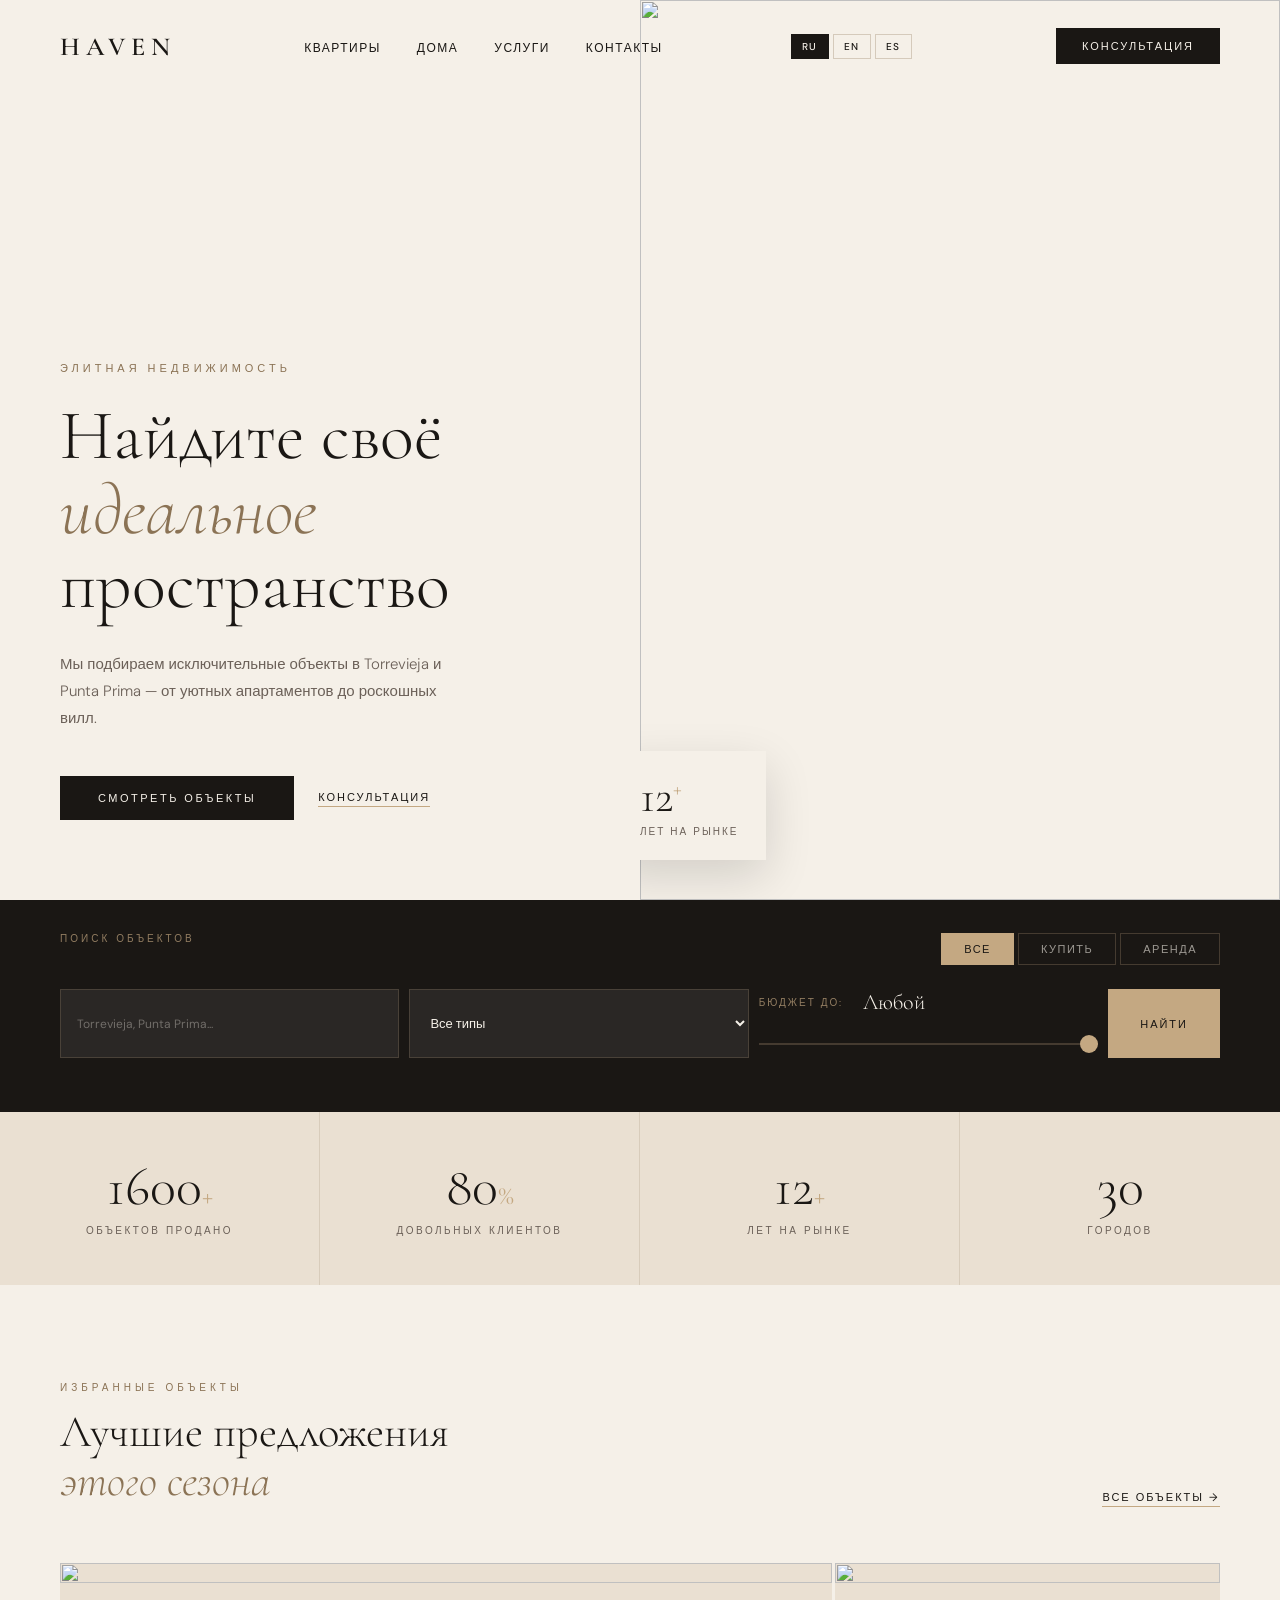
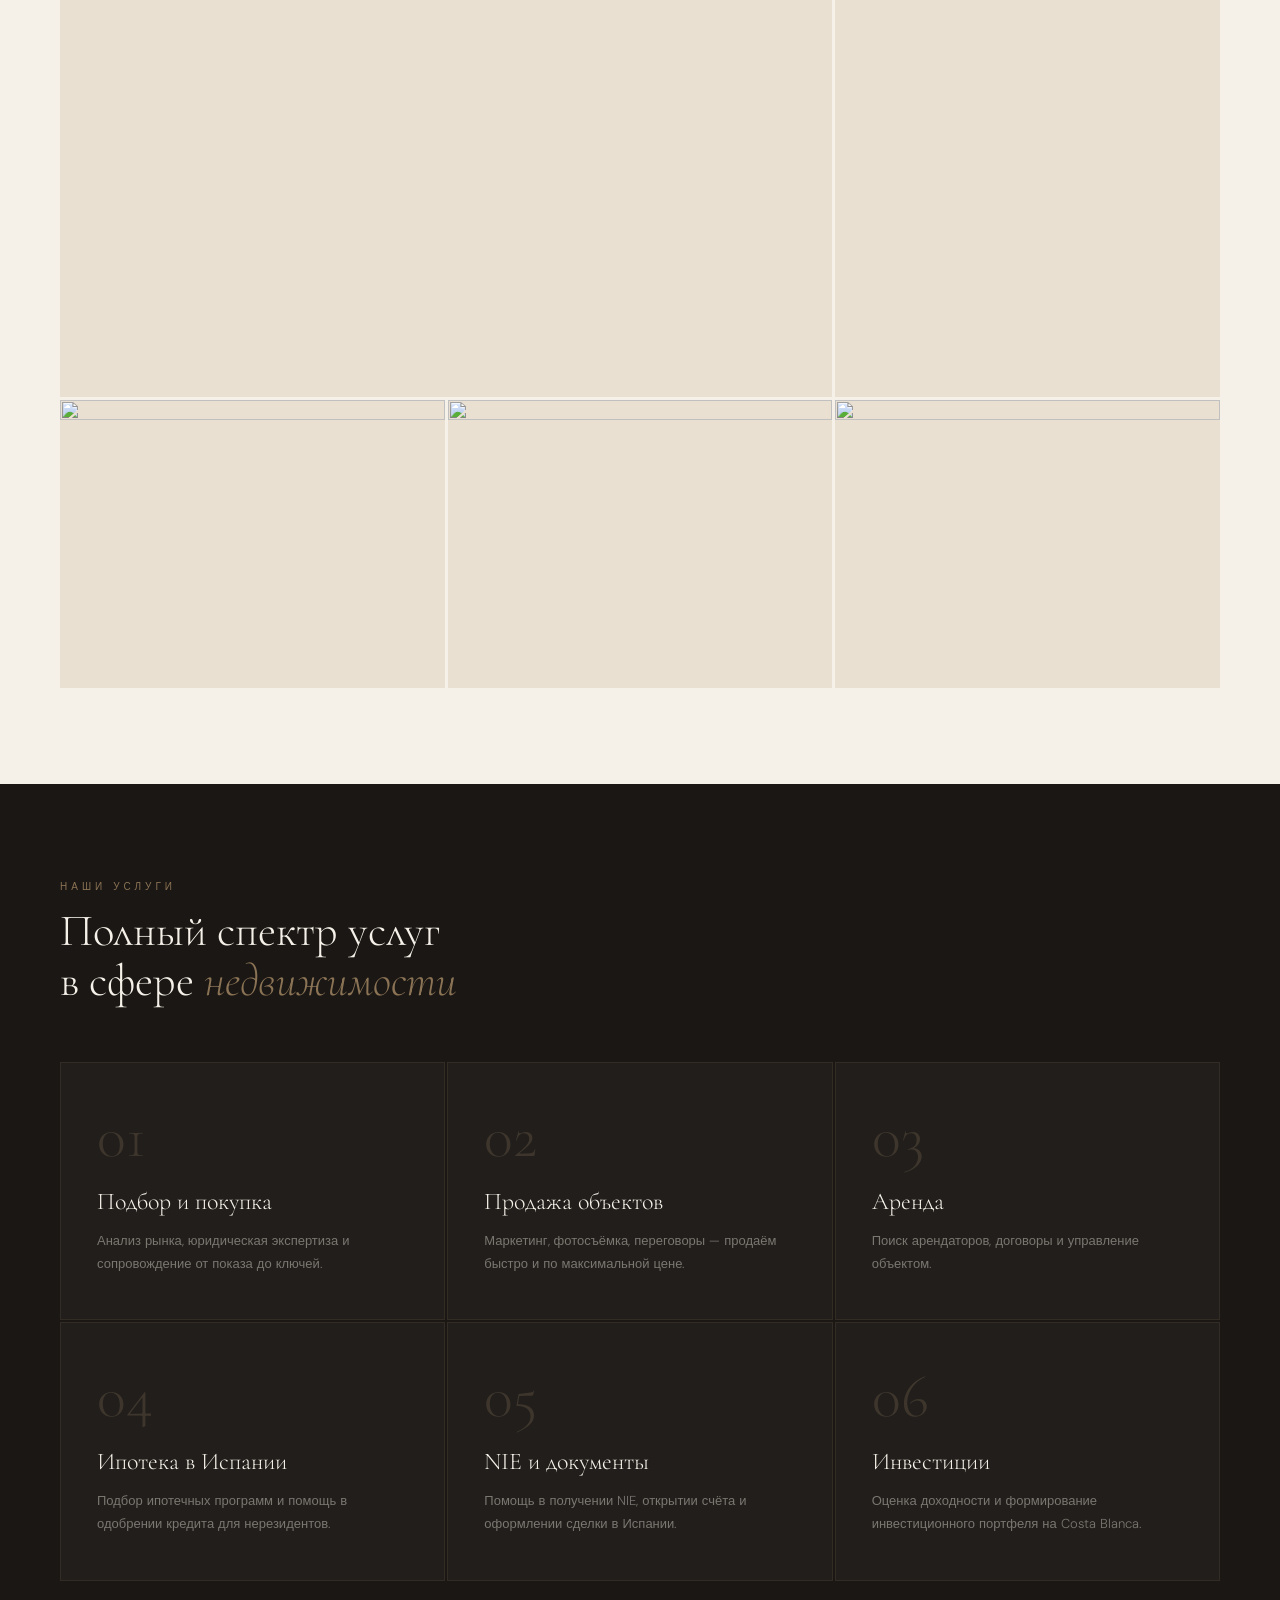
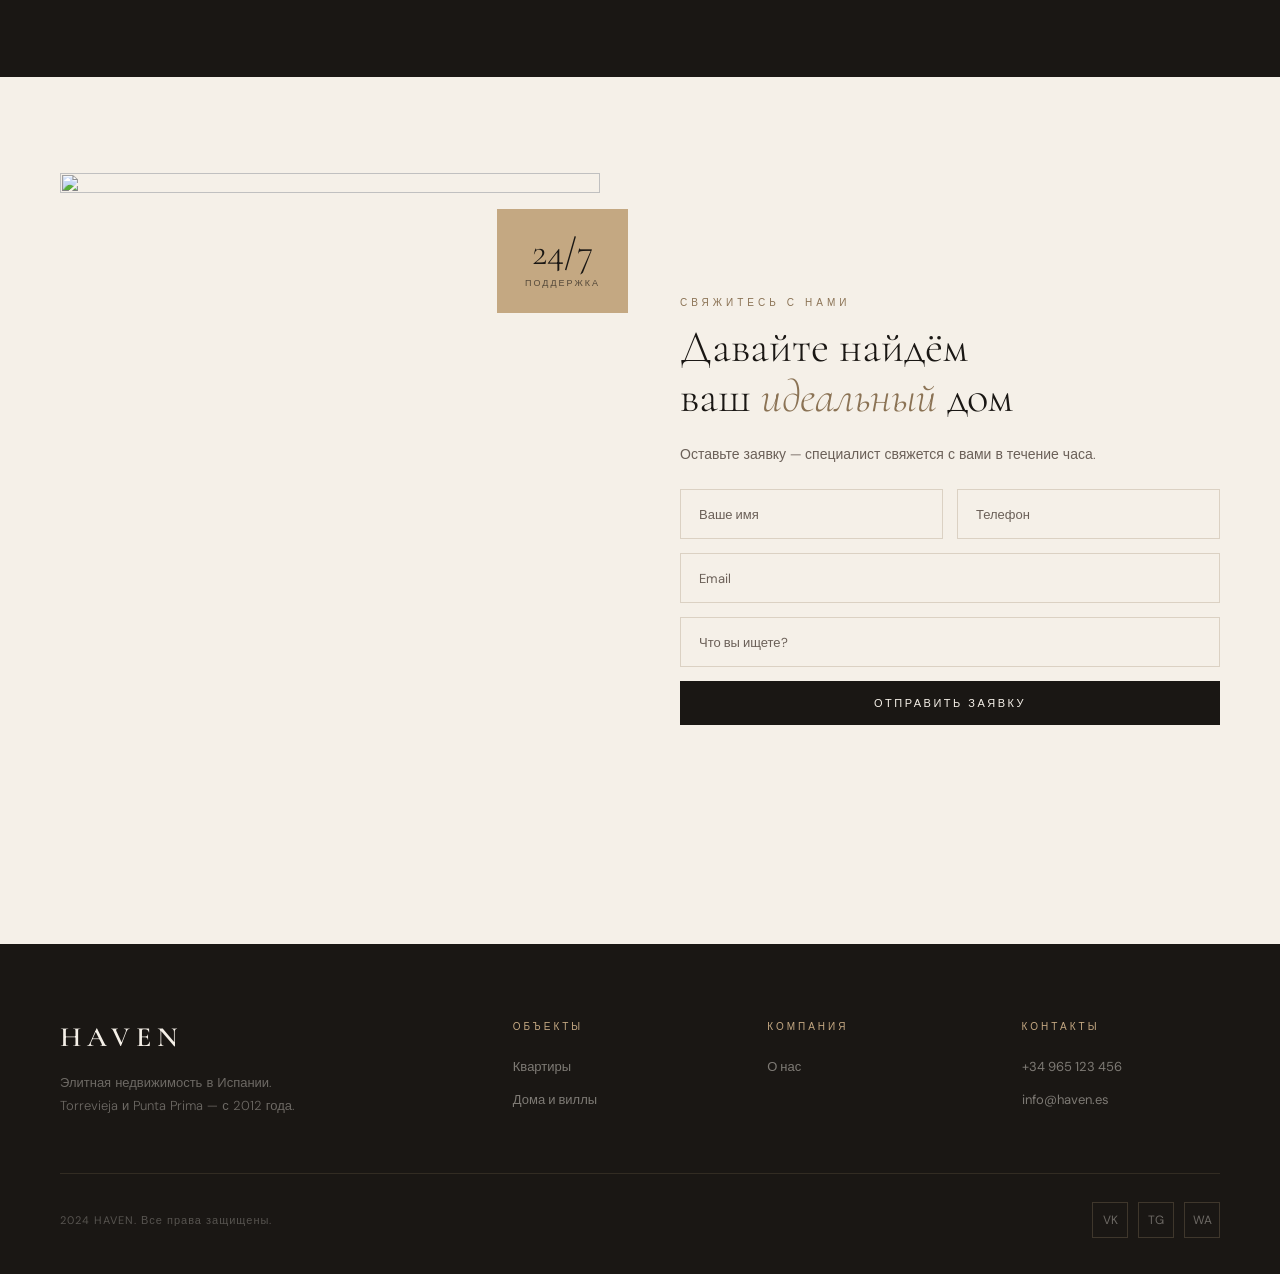
==== index.html @ b23bc5a8 "Add files via upload" ====
<!DOCTYPE html>
<html lang="ru">
<head>
  <meta charset="UTF-8">
  <meta name="viewport" content="width=device-width, initial-scale=1.0">
  <title>HAVEN — Элитная Недвижимость</title>
  <link href="https://fonts.googleapis.com/css2?family=Cormorant+Garamond:ital,wght@0,300;0,400;0,600;1,300;1,400&family=DM+Sans:wght@300;400;500&display=swap" rel="stylesheet">
  <link rel="stylesheet" href="style.css">
  <style>
    body{font-family:'DM Sans','Segoe UI',Arial,sans-serif}
    .hero-title,.sec-title,.prop-name,.prop-price,.serv-title,.serv-num,.stat-n,.badge-num,.logo,.f-logo{font-family:'Cormorant Garamond',Georgia,'Times New Roman',serif}
    .lang-switcher{display:flex;gap:4px;align-items:center;margin-right:16px}
    .lang-btn{background:transparent;border:1px solid rgba(139,115,85,0.3);color:var(--dark);font-family:'DM Sans',sans-serif;font-size:10px;font-weight:500;letter-spacing:1.5px;padding:5px 10px;cursor:pointer;transition:all .3s}
    .lang-btn:hover{border-color:var(--accent);color:var(--warm)}
    .lang-btn.active{background:var(--dark);color:var(--cream);border-color:var(--dark)}
    [data-lang]{display:none}
    .lang-ru [data-lang="ru"],.lang-en [data-lang="en"],.lang-es [data-lang="es"]{display:inherit}
    p[data-lang],div[data-lang],h1[data-lang],h2[data-lang],span[data-lang],li[data-lang]{display:none}
    .lang-ru p[data-lang="ru"],.lang-ru div[data-lang="ru"],.lang-ru h1[data-lang="ru"],.lang-ru h2[data-lang="ru"],.lang-ru span[data-lang="ru"],.lang-ru li[data-lang="ru"]{display:block}
    .lang-en p[data-lang="en"],.lang-en div[data-lang="en"],.lang-en h1[data-lang="en"],.lang-en h2[data-lang="en"],.lang-en span[data-lang="en"],.lang-en li[data-lang="en"]{display:block}
    .lang-es p[data-lang="es"],.lang-es div[data-lang="es"],.lang-es h1[data-lang="es"],.lang-es h2[data-lang="es"],.lang-es span[data-lang="es"],.lang-es li[data-lang="es"]{display:block}
    a[data-lang],button[data-lang]{display:none}
    .lang-ru a[data-lang="ru"],.lang-ru button[data-lang="ru"]{display:inline-block}
    .lang-en a[data-lang="en"],.lang-en button[data-lang="en"]{display:inline-block}
    .lang-es a[data-lang="es"],.lang-es button[data-lang="es"]{display:inline-block}
    .nav-links li{display:none}
    .lang-ru .nav-links li[data-lang="ru"]{display:inline-block}
    .lang-en .nav-links li[data-lang="en"]{display:inline-block}
    .lang-es .nav-links li[data-lang="es"]{display:inline-block}

    /* ── ПОИСК РАСШИРЕННЫЙ ── */
    .search-wrap{background:#1A1714;padding:32px 60px 36px}
    .search-top-row{display:flex;align-items:center;justify-content:space-between;margin-bottom:24px}
    .search-tag{font-size:10px;letter-spacing:3px;text-transform:uppercase;color:rgba(196,168,130,0.7)}
    .deal-tabs{display:flex;gap:4px}
    .deal-tab{background:transparent;border:1px solid rgba(196,168,130,0.25);color:rgba(245,240,232,0.6);font-family:'DM Sans',sans-serif;font-size:11px;letter-spacing:1.5px;text-transform:uppercase;padding:8px 22px;cursor:pointer;transition:all .3s}
    .deal-tab:hover{border-color:var(--accent);color:var(--accent)}
    .deal-tab.active{background:var(--accent);color:var(--dark);border-color:var(--accent)}
    .search-row1{display:grid;grid-template-columns:1fr 1fr 1fr auto;gap:10px;margin-bottom:18px}
    .s-field{background:rgba(255,255,255,0.07);border:1px solid rgba(196,168,130,0.2);color:var(--cream);padding:13px 16px;font-family:'DM Sans',sans-serif;font-size:13px;outline:none;transition:border-color .3s;width:100%}
    .s-field::placeholder{color:rgba(245,240,232,0.35)}
    .s-field:focus{border-color:var(--accent)}
    .s-field option{background:#2a2520;color:var(--cream)}
    .s-btn{background:var(--accent);color:var(--dark);border:none;padding:13px 32px;font-family:'DM Sans',sans-serif;font-size:11px;letter-spacing:2px;text-transform:uppercase;cursor:pointer;transition:background .3s;font-weight:500;white-space:nowrap}
    .s-btn:hover{background:#d4b892}

    /* Ползунок цены */
    .price-slider-row{display:flex;align-items:center;gap:20px;flex-wrap:wrap}
    .price-slider-label{font-size:10px;letter-spacing:2px;text-transform:uppercase;color:rgba(196,168,130,0.7);white-space:nowrap}
    .price-slider-wrap{flex:1;min-width:200px;position:relative;padding:8px 0}
    .price-range{width:100%;-webkit-appearance:none;appearance:none;height:2px;background:rgba(196,168,130,0.25);outline:none;cursor:pointer}
    .price-range::-webkit-slider-thumb{-webkit-appearance:none;appearance:none;width:18px;height:18px;background:var(--accent);border-radius:50%;cursor:pointer;transition:background .2s}
    .price-range::-moz-range-thumb{width:18px;height:18px;background:var(--accent);border-radius:50%;cursor:pointer;border:none}
    .price-val-display{font-family:'Cormorant Garamond',Georgia,serif;font-size:22px;font-weight:300;color:var(--cream);white-space:nowrap;min-width:160px}

    /* Результаты поиска */
    #sr-section{display:none;padding:56px 60px 80px;background:var(--sand)}
    #sr-section.active{display:block}
    .sr-head{display:flex;align-items:baseline;gap:20px;margin-bottom:36px}
    .sr-title{font-family:'Cormorant Garamond',Georgia,serif;font-size:36px;font-weight:300;color:var(--dark)}
    .sr-count{font-size:13px;color:var(--muted)}
    .sr-grid{display:grid;grid-template-columns:repeat(3,1fr);gap:20px}
    .sr-card{background:var(--cream);cursor:pointer;transition:transform .2s,box-shadow .2s;overflow:hidden}
    .sr-card:hover{transform:translateY(-4px);box-shadow:0 12px 36px rgba(26,23,20,0.14)}
    .sr-card img{width:100%;aspect-ratio:4/3;object-fit:cover;display:block;transition:transform .5s}
    .sr-card:hover img{transform:scale(1.04)}
    .sr-info{padding:18px 20px 22px;border-top:2px solid transparent;transition:border-color .3s}
    .sr-card:hover .sr-info{border-color:var(--accent)}
    .sr-badge{display:inline-block;background:var(--accent);color:var(--dark);font-size:9px;letter-spacing:2px;text-transform:uppercase;padding:3px 10px;margin-bottom:10px}
    .sr-badge.rent{background:var(--warm);color:var(--cream)}
    .sr-name{font-family:'Cormorant Garamond',Georgia,serif;font-size:20px;font-weight:300;color:var(--dark);margin-bottom:5px}
    .sr-loc{font-size:12px;color:var(--muted);margin-bottom:12px}
    .sr-foot{display:flex;justify-content:space-between;align-items:flex-end}
    .sr-price{font-family:'Cormorant Garamond',Georgia,serif;font-size:20px;font-weight:300;color:var(--dark)}
    .sr-meta{font-size:11px;color:var(--muted);text-align:right}
    .sr-empty{grid-column:span 3;text-align:center;padding:60px;font-family:'Cormorant Garamond',Georgia,serif;font-size:26px;color:var(--muted)}
    .prop-card{cursor:pointer;transition:transform .2s,box-shadow .2s}
    .prop-card:hover{transform:translateY(-3px);box-shadow:0 10px 32px rgba(26,23,20,0.13)}

    @media(max-width:960px){
      .search-wrap{padding:24px 20px 28px}
      .search-row1{grid-template-columns:1fr}
      .deal-tabs{flex-wrap:wrap}
      #sr-section{padding:32px 20px 56px}
      .sr-grid{grid-template-columns:1fr}
      .sr-empty{grid-column:span 1}
      .price-slider-row{gap:12px}
    }
  </style>
</head>
<body class="lang-ru">

  <nav id="nav">
    <a class="logo" href="index.html">HAVEN</a>
    <ul class="nav-links">
      <li data-lang="ru"><a href="apartments.html">Квартиры</a></li>
      <li data-lang="ru"><a href="houses.html">Дома</a></li>
      <li data-lang="ru"><a href="#services">Услуги</a></li>
      <li data-lang="ru"><a href="#contact">Контакты</a></li>
      <li data-lang="en"><a href="apartments.html">Apartments</a></li>
      <li data-lang="en"><a href="houses.html">Houses</a></li>
      <li data-lang="en"><a href="#services">Services</a></li>
      <li data-lang="en"><a href="#contact">Contact</a></li>
      <li data-lang="es"><a href="apartments.html">Apartamentos</a></li>
      <li data-lang="es"><a href="houses.html">Casas</a></li>
      <li data-lang="es"><a href="#services">Servicios</a></li>
      <li data-lang="es"><a href="#contact">Contacto</a></li>
    </ul>
    <div class="lang-switcher">
      <button class="lang-btn active" data-set-lang="ru">RU</button>
      <button class="lang-btn" data-set-lang="en">EN</button>
      <button class="lang-btn" data-set-lang="es">ES</button>
    </div>
    <button class="nav-btn" id="nav-consult-btn" data-lang="ru">Консультация</button>
    <button class="nav-btn" id="nav-consult-btn-en" data-lang="en">Consultation</button>
    <button class="nav-btn" id="nav-consult-btn-es" data-lang="es">Consulta</button>
  </nav>

  <section class="hero">
    <div class="hero-left">
      <div class="eyebrow" data-lang="ru">Элитная недвижимость</div>
      <div class="eyebrow" data-lang="en">Premium Real Estate</div>
      <div class="eyebrow" data-lang="es">Inmuebles de lujo</div>
      <h1 class="hero-title" data-lang="ru">Найдите своё<br><em>идеальное</em><br>пространство</h1>
      <h1 class="hero-title" data-lang="en">Find your<br><em>perfect</em><br>space</h1>
      <h1 class="hero-title" data-lang="es">Encuentra tu<br><em>espacio</em><br>perfecto</h1>
      <p class="hero-desc" data-lang="ru">Мы подбираем исключительные объекты в Torrevieja и Punta Prima — от уютных апартаментов до роскошных вилл.</p>
      <p class="hero-desc" data-lang="en">We select exceptional properties in Torrevieja and Punta Prima — from cozy apartments to luxurious villas.</p>
      <p class="hero-desc" data-lang="es">Seleccionamos propiedades excepcionales en Torrevieja y Punta Prima — desde apartamentos hasta villas de lujo.</p>
      <div class="hero-btns">
        <button class="btn-dark" data-lang="ru" id="btn-listings-ru">Смотреть объекты</button>
        <button class="btn-dark" data-lang="en" id="btn-listings-en">View Listings</button>
        <button class="btn-dark" data-lang="es" id="btn-listings-es">Ver Propiedades</button>
        <a href="#contact" class="btn-link" data-lang="ru">Консультация</a>
        <a href="#contact" class="btn-link" data-lang="en">Consultation</a>
        <a href="#contact" class="btn-link" data-lang="es">Consulta</a>
      </div>
    </div>
    <div class="hero-right">
      <img src="https://images.unsplash.com/photo-1600596542815-ffad4c1539a9?w=1200&q=80" alt="">
      <div class="hero-badge">
        <div class="badge-num">12<sup>+</sup></div>
        <div class="badge-label" data-lang="ru">Лет на рынке</div>
        <div class="badge-label" data-lang="en">Years on market</div>
        <div class="badge-label" data-lang="es">Años en mercado</div>
      </div>
    </div>
  </section>

  <!-- ── ПОИСК ── -->
  <div class="search-wrap" id="search-section">
    <div class="search-top-row">
      <div class="search-tag" id="search-tag-label">Поиск объектов</div>
      <div class="deal-tabs">
        <button class="deal-tab active" data-deal="all" id="tab-all">Все</button>
        <button class="deal-tab" data-deal="buy" id="tab-buy">Купить</button>
        <button class="deal-tab" data-deal="rent" id="tab-rent">Аренда</button>
      </div>
    </div>
    <div class="search-row1">
      <input class="s-field" id="s-input" type="text" placeholder="Torrevieja, Punta Prima...">
      <select class="s-field" id="s-type">
        <option value="all">Все типы</option>
        <option value="apartment">Квартира / Апартаменты</option>
        <option value="house">Дом / Вилла</option>
      </select>
      <div style="display:flex;flex-direction:column;gap:6px">
        <div class="price-slider-row">
          <span class="price-slider-label" id="s-price-label">Бюджет до:</span>
          <span class="price-val-display" id="s-price-display">€ 1 500 000</span>
        </div>
        <div class="price-slider-wrap">
          <input type="range" class="price-range" id="s-price-range" min="50000" max="1500000" step="10000" value="1500000">
        </div>
      </div>
      <button class="s-btn" id="s-btn">Найти</button>
    </div>
  </div>

  <!-- ── РЕЗУЛЬТАТЫ ПОИСКА ── -->
  <div id="sr-section">
    <div class="sr-head">
      <div class="sr-title" id="sr-title">Результаты</div>
      <div class="sr-count" id="sr-count"></div>
    </div>
    <div class="sr-grid" id="sr-grid"></div>
  </div>

  <!-- СТАТИСТИКА -->
  <div class="stats">
    <div class="stat-item">
      <div class="stat-n" data-target="2400">0<span>+</span></div>
      <div class="stat-l" data-lang="ru">Объектов продано</div>
      <div class="stat-l" data-lang="en">Properties sold</div>
      <div class="stat-l" data-lang="es">Propiedades vendidas</div>
    </div>
    <div class="stat-item">
      <div class="stat-n" data-target="98">0<span>%</span></div>
      <div class="stat-l" data-lang="ru">Довольных клиентов</div>
      <div class="stat-l" data-lang="en">Satisfied clients</div>
      <div class="stat-l" data-lang="es">Clientes satisfechos</div>
    </div>
    <div class="stat-item">
      <div class="stat-n" data-target="12">0<span>+</span></div>
      <div class="stat-l" data-lang="ru">Лет на рынке</div>
      <div class="stat-l" data-lang="en">Years on market</div>
      <div class="stat-l" data-lang="es">Años en mercado</div>
    </div>
    <div class="stat-item">
      <div class="stat-n" data-target="30">0</div>
      <div class="stat-l" data-lang="ru">Городов</div>
      <div class="stat-l" data-lang="en">Cities</div>
      <div class="stat-l" data-lang="es">Ciudades</div>
    </div>
  </div>

  <!-- ОБЪЕКТЫ -->
  <section class="section" id="listings">
    <div class="sec-head reveal">
      <div>
        <div class="sec-tag" data-lang="ru">Избранные объекты</div>
        <div class="sec-tag" data-lang="en">Featured Properties</div>
        <div class="sec-tag" data-lang="es">Propiedades Destacadas</div>
        <h2 class="sec-title" data-lang="ru">Лучшие предложения<br><em>этого сезона</em></h2>
        <h2 class="sec-title" data-lang="en">Best offers<br><em>this season</em></h2>
        <h2 class="sec-title" data-lang="es">Las mejores ofertas<br><em>esta temporada</em></h2>
      </div>
      <a href="apartments.html" class="see-all" data-lang="ru">Все объекты →</a>
      <a href="apartments.html" class="see-all" data-lang="en">All listings →</a>
      <a href="apartments.html" class="see-all" data-lang="es">Ver todo →</a>
    </div>
    <div class="prop-grid reveal">
      <div class="prop-card wide" data-id="villa-torrevieja">
        <img src="https://images.unsplash.com/photo-1613490493576-7fde63acd811?w=1200&q=80" alt="">
        <div class="prop-info">
          <div class="prop-badge" data-lang="ru">Премиум</div><div class="prop-badge" data-lang="en">Premium</div><div class="prop-badge" data-lang="es">Premium</div>
          <div class="prop-name" data-lang="ru">Вилла «Лагуна»</div><div class="prop-name" data-lang="en">Villa Laguna</div><div class="prop-name" data-lang="es">Villa Laguna</div>
          <div class="prop-loc">📍 Torrevieja, Costa Blanca</div>
          <div class="prop-row"   data-lang="ru"><div class="prop-price">€ 1 290 000</div><div class="prop-meta"><span>5</span><span>380 м²</span></div></div>
          <div class="prop-row"   data-lang="en"><div class="prop-price">€ 1,290,000</div><div class="prop-meta"><span>5</span><span>380 m²</span></div></div>
          <div class="prop-row"   data-lang="es"><div class="prop-price">€ 1.290.000</div><div class="prop-meta"><span>5</span><span>380 m²</span></div></div>
        </div>
      </div>
      <div class="prop-card" data-id="apt-punta-prima">
        <img src="https://images.unsplash.com/photo-1502672260266-1c1ef2d93688?w=800&q=80" alt="">
        <div class="prop-info">
          <div class="prop-badge" data-lang="ru">Новостройка</div><div class="prop-badge" data-lang="en">New Build</div><div class="prop-badge" data-lang="es">Obra Nueva</div>
          <div class="prop-name" data-lang="ru">Апарт. «Соль»</div><div class="prop-name" data-lang="en">Sol Apartments</div><div class="prop-name" data-lang="es">Aptos. Sol</div>
          <div class="prop-loc">📍 Punta Prima</div>
          <div class="prop-row"   data-lang="ru"><div class="prop-price">€ 285 000</div><div class="prop-meta"><span>2</span><span>95 м²</span></div></div>
          <div class="prop-row"   data-lang="en"><div class="prop-price">€ 285,000</div><div class="prop-meta"><span>2</span><span>95 m²</span></div></div>
          <div class="prop-row"   data-lang="es"><div class="prop-price">€ 285.000</div><div class="prop-meta"><span>2</span><span>95 m²</span></div></div>
        </div>
      </div>
      <div class="prop-card" data-id="villa-punta-prima">
        <img src="https://images.unsplash.com/photo-1580587771525-78b9dba3b914?w=800&q=80" alt="">
        <div class="prop-info">
          <div class="prop-badge" data-lang="ru">Продажа</div><div class="prop-badge" data-lang="en">For Sale</div><div class="prop-badge" data-lang="es">En Venta</div>
          <div class="prop-name" data-lang="ru">Вилла «Мар»</div><div class="prop-name" data-lang="en">Villa Mar</div><div class="prop-name" data-lang="es">Villa Mar</div>
          <div class="prop-loc">📍 Punta Prima</div>
          <div class="prop-row"   data-lang="ru"><div class="prop-price">€ 780 000</div><div class="prop-meta"><span>4</span><span>280 м²</span></div></div>
          <div class="prop-row"   data-lang="en"><div class="prop-price">€ 780,000</div><div class="prop-meta"><span>4</span><span>280 m²</span></div></div>
          <div class="prop-row"   data-lang="es"><div class="prop-price">€ 780.000</div><div class="prop-meta"><span>4</span><span>280 m²</span></div></div>
        </div>
      </div>
      <div class="prop-card" data-id="apt-torrevieja-rent">
        <img src="https://images.unsplash.com/photo-1484154218962-a197022b5858?w=800&q=80" alt="">
        <div class="prop-info">
          <div class="prop-badge" style="background:var(--warm);color:var(--cream)" data-lang="ru">Аренда</div><div class="prop-badge" style="background:var(--warm);color:var(--cream)" data-lang="en">For Rent</div><div class="prop-badge" style="background:var(--warm);color:var(--cream)" data-lang="es">Alquiler</div>
          <div class="prop-name" data-lang="ru">Апарт. «Фиеста»</div><div class="prop-name" data-lang="en">Fiesta Apts</div><div class="prop-name" data-lang="es">Aptos. Fiesta</div>
          <div class="prop-loc">📍 Torrevieja, Centro</div>
          <div class="prop-row"   data-lang="ru"><div class="prop-price">€ 1 800/мес</div><div class="prop-meta"><span>3</span><span>110 м²</span></div></div>
          <div class="prop-row"   data-lang="en"><div class="prop-price">€ 1,800/month</div><div class="prop-meta"><span>3</span><span>110 m²</span></div></div>
          <div class="prop-row"   data-lang="es"><div class="prop-price">€ 1.800/mes</div><div class="prop-meta"><span>3</span><span>110 m²</span></div></div>
        </div>
      </div>
      <div class="prop-card" data-id="apt-torrevieja-2">
        <img src="https://images.unsplash.com/photo-1556909114-f6e7ad7d3136?w=800&q=80" alt="">
        <div class="prop-info">
          <div class="prop-badge" data-lang="ru">Инвестиции</div><div class="prop-badge" data-lang="en">Investment</div><div class="prop-badge" data-lang="es">Inversión</div>
          <div class="prop-name" data-lang="ru">Квартира «Бриза»</div><div class="prop-name" data-lang="en">Brisa Apt</div><div class="prop-name" data-lang="es">Apto. Brisa</div>
          <div class="prop-loc">📍 Torrevieja, La Mata</div>
          <div class="prop-row"   data-lang="ru"><div class="prop-price">€ 165 000</div><div class="prop-meta"><span>2</span><span>72 м²</span></div></div>
          <div class="prop-row"   data-lang="en"><div class="prop-price">€ 165,000</div><div class="prop-meta"><span>2</span><span>72 m²</span></div></div>
          <div class="prop-row"   data-lang="es"><div class="prop-price">€ 165.000</div><div class="prop-meta"><span>2</span><span>72 m²</span></div></div>
        </div>
      </div>
    </div>
  </section>

  <!-- УСЛУГИ -->
  <section class="services-section" id="services">
    <div class="sec-tag" data-lang="ru">Наши услуги</div>
    <div class="sec-tag" data-lang="en">Our Services</div>
    <div class="sec-tag" data-lang="es">Nuestros Servicios</div>
    <h2 class="sec-title reveal" data-lang="ru">Полный спектр услуг<br>в сфере <em>недвижимости</em></h2>
    <h2 class="sec-title reveal" data-lang="en">Full range of real<br><em>estate services</em></h2>
    <h2 class="sec-title reveal" data-lang="es">Servicios completos<br>en <em>bienes raíces</em></h2>
    <div class="serv-grid reveal">
      <div class="serv-card"><div class="serv-num">01</div>
        <div class="serv-title" data-lang="ru">Подбор и покупка</div><div class="serv-title" data-lang="en">Search & Purchase</div><div class="serv-title" data-lang="es">Búsqueda y Compra</div>
        <p class="serv-desc" data-lang="ru">Анализ рынка, юридическая экспертиза и сопровождение от показа до ключей.</p>
        <p class="serv-desc" data-lang="en">Market analysis, legal review and full support from viewing to key handover.</p>
        <p class="serv-desc" data-lang="es">Análisis del mercado, revisión legal y apoyo hasta la entrega de llaves.</p>
      </div>
      <div class="serv-card"><div class="serv-num">02</div>
        <div class="serv-title" data-lang="ru">Продажа объектов</div><div class="serv-title" data-lang="en">Property Sales</div><div class="serv-title" data-lang="es">Venta</div>
        <p class="serv-desc" data-lang="ru">Маркетинг, фотосъёмка, переговоры — продаём быстро и по максимальной цене.</p>
        <p class="serv-desc" data-lang="en">Marketing, photography, negotiations — fast sales at best price.</p>
        <p class="serv-desc" data-lang="es">Marketing, fotografía, negociaciones — venta rápida al mejor precio.</p>
      </div>
      <div class="serv-card"><div class="serv-num">03</div>
        <div class="serv-title" data-lang="ru">Аренда</div><div class="serv-title" data-lang="en">Rental</div><div class="serv-title" data-lang="es">Alquiler</div>
        <p class="serv-desc" data-lang="ru">Поиск арендаторов, договоры и управление объектом.</p>
        <p class="serv-desc" data-lang="en">Finding tenants, contracts and full property management.</p>
        <p class="serv-desc" data-lang="es">Búsqueda de inquilinos, contratos y gestión de la propiedad.</p>
      </div>
      <div class="serv-card"><div class="serv-num">04</div>
        <div class="serv-title" data-lang="ru">Ипотека в Испании</div><div class="serv-title" data-lang="en">Spanish Mortgage</div><div class="serv-title" data-lang="es">Hipoteca</div>
        <p class="serv-desc" data-lang="ru">Подбор ипотечных программ и помощь в одобрении кредита для нерезидентов.</p>
        <p class="serv-desc" data-lang="en">Mortgage programs and loan approval assistance for non-residents.</p>
        <p class="serv-desc" data-lang="es">Programas hipotecarios y asistencia para no residentes.</p>
      </div>
      <div class="serv-card"><div class="serv-num">05</div>
        <div class="serv-title" data-lang="ru">NIE и документы</div><div class="serv-title" data-lang="en">NIE & Documents</div><div class="serv-title" data-lang="es">NIE y Documentos</div>
        <p class="serv-desc" data-lang="ru">Помощь в получении NIE, открытии счёта и оформлении сделки в Испании.</p>
        <p class="serv-desc" data-lang="en">NIE processing, bank account opening and transaction support in Spain.</p>
        <p class="serv-desc" data-lang="es">Tramitación NIE, apertura de cuenta bancaria y apoyo en la compraventa.</p>
      </div>
      <div class="serv-card"><div class="serv-num">06</div>
        <div class="serv-title" data-lang="ru">Инвестиции</div><div class="serv-title" data-lang="en">Investment</div><div class="serv-title" data-lang="es">Inversión</div>
        <p class="serv-desc" data-lang="ru">Оценка доходности и формирование инвестиционного портфеля на Costa Blanca.</p>
        <p class="serv-desc" data-lang="en">Yield assessment and investment portfolio building on Costa Blanca.</p>
        <p class="serv-desc" data-lang="es">Evaluación de rentabilidad y cartera de inversión en Costa Blanca.</p>
      </div>
    </div>
  </section>

  <!-- КОНТАКТЫ -->
  <section class="contact-section" id="contact">
    <div class="contact-img reveal">
      <img src="https://images.unsplash.com/photo-1628744448840-55bdb2497bd4?w=800&q=80" alt="">
      <div class="contact-badge">
        <div class="contact-badge-n">24/7</div>
        <div class="contact-badge-l" data-lang="ru">Поддержка</div>
        <div class="contact-badge-l" data-lang="en">Support</div>
        <div class="contact-badge-l" data-lang="es">Soporte</div>
      </div>
    </div>
    <div class="reveal">
      <div class="sec-tag" data-lang="ru">Свяжитесь с нами</div>
      <div class="sec-tag" data-lang="en">Contact Us</div>
      <div class="sec-tag" data-lang="es">Contáctenos</div>
      <h2 class="sec-title" style="margin-bottom:20px" data-lang="ru">Давайте найдём<br>ваш <em>идеальный</em> дом</h2>
      <h2 class="sec-title" style="margin-bottom:20px" data-lang="en">Let's find your<br><em>perfect</em> home</h2>
      <h2 class="sec-title" style="margin-bottom:20px" data-lang="es">Encontremos tu<br>hogar <em>perfecto</em></h2>
      <div class="contact-form">
        <p data-lang="ru">Оставьте заявку — специалист свяжется с вами в течение часа.</p>
        <p data-lang="en">Leave a request — a specialist will contact you within an hour.</p>
        <p data-lang="es">Deje una solicitud — un especialista le contactará en una hora.</p>
        <div class="f-row">
          <input class="f-input" id="inp-name" type="text" placeholder="...">
          <input class="f-input" id="inp-phone" type="tel" placeholder="...">
        </div>
        <input class="f-input" id="inp-email" type="email" placeholder="...">
        <input class="f-input" id="inp-req" type="text" placeholder="...">
        <button class="btn-dark" id="submit-btn">...</button>
      </div>
    </div>
  </section>

  <footer>
    <div class="footer-grid">
      <div>
        <span class="f-logo">HAVEN</span>
        <p class="f-tagline" data-lang="ru">Элитная недвижимость в Испании. Torrevieja и Punta Prima — с 2012 года.</p>
        <p class="f-tagline" data-lang="en">Premium real estate in Spain. Torrevieja and Punta Prima — since 2012.</p>
        <p class="f-tagline" data-lang="es">Inmuebles de lujo en España. Torrevieja y Punta Prima — desde 2012.</p>
      </div>
      <div>
        <div class="f-head" data-lang="ru">Объекты</div><div class="f-head" data-lang="en">Properties</div><div class="f-head" data-lang="es">Propiedades</div>
        <ul class="f-list">
          <li data-lang="ru"><a href="apartments.html">Квартиры</a></li><li data-lang="ru"><a href="houses.html">Дома и виллы</a></li>
          <li data-lang="en"><a href="apartments.html">Apartments</a></li><li data-lang="en"><a href="houses.html">Houses & Villas</a></li>
          <li data-lang="es"><a href="apartments.html">Apartamentos</a></li><li data-lang="es"><a href="houses.html">Casas y Villas</a></li>
        </ul>
      </div>
      <div>
        <div class="f-head" data-lang="ru">Компания</div><div class="f-head" data-lang="en">Company</div><div class="f-head" data-lang="es">Empresa</div>
        <ul class="f-list">
          <li data-lang="ru"><a href="#">О нас</a></li><li data-lang="en"><a href="#">About Us</a></li><li data-lang="es"><a href="#">Sobre Nosotros</a></li>
        </ul>
      </div>
      <div>
        <div class="f-head" data-lang="ru">Контакты</div><div class="f-head" data-lang="en">Contacts</div><div class="f-head" data-lang="es">Contactos</div>
        <ul class="f-list">
          <li data-lang="ru"><a href="tel:+34965123456">+34 965 123 456</a></li><li data-lang="ru"><a href="mailto:info@haven.es">info@haven.es</a></li>
          <li data-lang="en"><a href="tel:+34965123456">+34 965 123 456</a></li><li data-lang="en"><a href="mailto:info@haven.es">info@haven.es</a></li>
          <li data-lang="es"><a href="tel:+34965123456">+34 965 123 456</a></li><li data-lang="es"><a href="mailto:info@haven.es">info@haven.es</a></li>
        </ul>
      </div>
    </div>
    <div class="footer-bottom">
      <div class="f-copy" data-lang="ru">2024 HAVEN. Все права защищены.</div>
      <div class="f-copy" data-lang="en">2024 HAVEN. All rights reserved.</div>
      <div class="f-copy" data-lang="es">2024 HAVEN. Todos los derechos reservados.</div>
      <div class="socials"><a class="soc" href="#">VK</a><a class="soc" href="#">TG</a><a class="soc" href="#">WA</a></div>
    </div>
  </footer>

  <script src="script.js"></script>
  <script src="haven-data.js"></script>
  <script>
  havenInjectOverlay();

  var UI = {
    ru:{searchTag:'Поиск объектов',tabAll:'Все',tabBuy:'Купить',tabRent:'Аренда',typeAll:'Все типы',typeApt:'Квартира / Апартаменты',typeHouse:'Дом / Вилла',priceLabel:'Бюджет до:',searchBtn:'Найти',srTitle:'Результаты поиска',srFound:'Найдено',srNone:'Ничего не найдено. Попробуйте изменить фильтры.',namePh:'Ваше имя',phonePh:'Телефон',emailPh:'Email',reqPh:'Что вы ищете?',submitBtn:'Отправить заявку',submitDone:'✓ Заявка отправлена'},
    en:{searchTag:'Search Properties',tabAll:'All',tabBuy:'Buy',tabRent:'Rent',typeAll:'All types',typeApt:'Apartment',typeHouse:'House / Villa',priceLabel:'Budget up to:',searchBtn:'Search',srTitle:'Search Results',srFound:'Found',srNone:'No properties found. Try changing the filters.',namePh:'Your name',phonePh:'Phone',emailPh:'Email',reqPh:'What are you looking for?',submitBtn:'Send Request',submitDone:'✓ Request Sent'},
    es:{searchTag:'Buscar Propiedades',tabAll:'Todo',tabBuy:'Comprar',tabRent:'Alquilar',typeAll:'Todos los tipos',typeApt:'Apartamento',typeHouse:'Casa / Villa',priceLabel:'Presupuesto hasta:',searchBtn:'Buscar',srTitle:'Resultados',srFound:'Encontrado',srNone:'No se encontraron propiedades.',namePh:'Su nombre',phonePh:'Teléfono',emailPh:'Correo',reqPh:'¿Qué busca?',submitBtn:'Enviar Solicitud',submitDone:'✓ Solicitud Enviada'}
  };
  var lang = 'ru';

  function fmtPrice(n){ return '€ ' + n.toLocaleString('de-DE'); }

  function applyLang(l){
    lang = l; window.havenLang = l;
    var t = UI[l];
    document.body.className = 'lang-'+l;
    document.getElementById('search-tag-label').textContent = t.searchTag;
    document.getElementById('tab-all').textContent  = t.tabAll;
    document.getElementById('tab-buy').textContent  = t.tabBuy;
    document.getElementById('tab-rent').textContent = t.tabRent;
    var st = document.getElementById('s-type');
    st.options[0].text = t.typeAll;
    st.options[1].text = t.typeApt;
    st.options[2].text = t.typeHouse;
    document.getElementById('s-price-label').textContent = t.priceLabel;
    document.getElementById('s-btn').textContent = t.searchBtn;
    document.getElementById('inp-name').placeholder  = t.namePh;
    document.getElementById('inp-phone').placeholder = t.phonePh;
    document.getElementById('inp-email').placeholder = t.emailPh;
    document.getElementById('inp-req').placeholder   = t.reqPh;
    var sb = document.getElementById('submit-btn');
    if(!sb.disabled) sb.textContent = t.submitBtn;
    document.querySelectorAll('.lang-btn').forEach(function(b){ b.classList.toggle('active', b.getAttribute('data-set-lang')===l); });
    updatePriceDisplay();
  }

  // Ползунок
  var slider = document.getElementById('s-price-range');
  function updatePriceDisplay(){
    var v = parseInt(slider.value);
    var display = v >= 1500000 ? (lang==='ru'?'Любой':'Any / Cualquier') : fmtPrice(v);
    document.getElementById('s-price-display').textContent = display;
  }
  slider.addEventListener('input', updatePriceDisplay);

  // Табы сделки
  var currentDeal = 'all';
  document.querySelectorAll('.deal-tab').forEach(function(tab){
    tab.addEventListener('click', function(){
      document.querySelectorAll('.deal-tab').forEach(function(t){ t.classList.remove('active'); });
      tab.classList.add('active');
      currentDeal = tab.getAttribute('data-deal');
    });
  });

  // Поиск
  document.getElementById('s-btn').addEventListener('click', runSearch);
  function runSearch(){
    var t = UI[lang];
    var query    = document.getElementById('s-input').value.toLowerCase().trim();
    var typeVal  = document.getElementById('s-type').value;
    var maxPrice = parseInt(slider.value);
    if(maxPrice >= 1500000) maxPrice = Infinity;

    var results = HAVEN_PROPERTIES.filter(function(p){
      var okDeal   = currentDeal==='all' || p.deal===currentDeal;
      var okType   = typeVal==='all' || p.type===typeVal;
      var okPrice  = p.priceNum <= maxPrice;
      var okQuery  = !query || p[lang].name.toLowerCase().includes(query) || p[lang].loc.toLowerCase().includes(query);
      return okDeal && okType && okPrice && okQuery;
    });

    var sec = document.getElementById('sr-section');
    sec.classList.add('active');
    document.getElementById('sr-title').textContent = t.srTitle;
    var grid = document.getElementById('sr-grid');

    if(results.length===0){
      document.getElementById('sr-count').textContent = '';
      grid.innerHTML = '<div class="sr-empty">'+t.srNone+'</div>';
      sec.scrollIntoView({behavior:'smooth'});
      return;
    }
    document.getElementById('sr-count').textContent = t.srFound + ' ' + results.length;
    grid.innerHTML = '';
    results.forEach(function(p){
      var pd = p[lang];
      var card = document.createElement('div');
      card.className = 'sr-card';
      card.innerHTML =
        '<img src="'+p.images[0]+'" alt="">'+
        '<div class="sr-info">'+
          '<div class="sr-badge'+(pd.bc?' '+pd.bc:'')+'">'+ pd.badge +'</div>'+
          '<div class="sr-name">'+ pd.name +'</div>'+
          '<div class="sr-loc">📍 '+ pd.loc +'</div>'+
          '<div class="sr-foot">'+
            '<div class="sr-price">'+ pd.price +'</div>'+
            '<div class="sr-meta">'+ pd.specs[0].v +' bd &nbsp; '+ pd.specs[1].v +' m²</div>'+
          '</div>'+
        '</div>';
      card.addEventListener('click', function(){ havenOpenProperty(p.id); });
      grid.appendChild(card);
    });
    sec.scrollIntoView({behavior:'smooth'});
  }

  // Клики по карточкам на главной
  document.querySelectorAll('.prop-card[data-id]').forEach(function(card){
    card.addEventListener('click', function(){ havenOpenProperty(card.getAttribute('data-id')); });
  });

  // Язык
  document.querySelectorAll('.lang-btn').forEach(function(btn){
    btn.addEventListener('click', function(){ applyLang(btn.getAttribute('data-set-lang')); });
  });
  document.querySelectorAll('[id^="nav-consult-btn"]').forEach(function(btn){
    btn.addEventListener('click', function(){ document.getElementById('contact').scrollIntoView({behavior:'smooth'}); });
  });
  document.querySelectorAll('[id^="btn-listings-"]').forEach(function(btn){
    btn.addEventListener('click', function(){ document.getElementById('listings').scrollIntoView({behavior:'smooth'}); });
  });
  document.getElementById('submit-btn').addEventListener('click', function(){
    var btn=this, t=UI[lang];
    btn.textContent=t.submitDone; btn.style.background='#5a7a50'; btn.disabled=true;
    setTimeout(function(){ btn.textContent=t.submitBtn; btn.style.background=''; btn.disabled=false; },4000);
  });

  applyLang('ru');
  </script>
</body>
</html>
---- style.css ----
/* ========================================
   HAVEN — Стили сайта недвижимости
   style.css
   ======================================== */

/* ── Сброс стилей и базовые настройки ── */
*, *::before, *::after {
  margin: 0;
  padding: 0;
  box-sizing: border-box;
}

/* ── CSS-переменные (цвета) ── */
:root {
  --cream:  #F5F0E8;  /* фон страницы */
  --sand:   #EAE0D2;  /* фон секций */
  --dark:   #1A1714;  /* тёмный цвет (текст, кнопки) */
  --warm:   #8B7355;  /* тёплый коричневый (акценты) */
  --accent: #C4A882;  /* золотистый (линии, бейджи) */
  --muted:  #6B6058;  /* серый (второстепенный текст) */
}

html {
  scroll-behavior: smooth; /* плавный скролл по якорям */
}

body {
  font-family: 'DM Sans', 'Segoe UI', Arial, sans-serif;
  background: var(--cream);
  color: var(--dark);
  overflow-x: hidden; /* скрыть горизонтальный скролл */
}


/* ========================================
   НАВИГАЦИЯ
   ======================================== */
nav {
  position: fixed; /* прилипает к верху */
  top: 0; left: 0; right: 0;
  z-index: 100;
  display: flex;
  align-items: center;
  justify-content: space-between;
  padding: 28px 60px;
  transition: background 0.4s, padding 0.4s, box-shadow 0.4s;
}

/* Класс .sticky добавляется через JS при скролле */
nav.sticky {
  background: rgba(245,240,232,0.96);
  backdrop-filter: blur(10px);
  padding: 16px 60px;
  box-shadow: 0 1px 0 rgba(139,115,85,0.18);
}

.logo {
  font-family: 'Cormorant Garamond', Georgia, 'Times New Roman', serif;
  font-size: 26px;
  font-weight: 600;
  letter-spacing: 6px;
  color: var(--dark);
  text-decoration: none;
}

.nav-links {
  display: flex;
  gap: 36px;
  list-style: none;
}

.nav-links a {
  text-decoration: none;
  color: var(--dark);
  font-size: 12px;
  letter-spacing: 1.5px;
  text-transform: uppercase;
  position: relative;
  padding-bottom: 2px;
}

/* Линия под ссылкой при наведении */
.nav-links a::after {
  content: '';
  position: absolute;
  bottom: 0; left: 0;
  width: 0; height: 1px;
  background: var(--accent);
  transition: width 0.3s;
}
.nav-links a:hover::after { width: 100%; }

.nav-btn {
  background: var(--dark);
  color: var(--cream);
  border: none;
  padding: 11px 26px;
  font-family: 'DM Sans', 'Segoe UI', Arial, sans-serif;
  font-size: 11px;
  letter-spacing: 2px;
  text-transform: uppercase;
  cursor: pointer;
  transition: background 0.3s;
}
.nav-btn:hover { background: var(--warm); }


/* ========================================
   HERO — главный экран
   ======================================== */
.hero {
  min-height: 100vh;
  display: grid;
  grid-template-columns: 1fr 1fr; /* две колонки */
}

.hero-left {
  display: flex;
  flex-direction: column;
  justify-content: flex-end;
  padding: 140px 60px 80px;
}

/* Строка над заголовком */
.eyebrow {
  display: flex;
  align-items: center;
  gap: 14px;
  font-size: 11px;
  letter-spacing: 4px;
  text-transform: uppercase;
  color: var(--warm);
  margin-bottom: 24px;
}
.eyebrow::before {
  content: '';
  width: 36px; height: 1px;
  background: var(--accent);
}

.hero-title {
  font-family: 'Cormorant Garamond', Georgia, 'Times New Roman', serif;
  font-size: clamp(48px, 5.5vw, 80px); /* адаптивный размер */
  line-height: 1.06;
  font-weight: 300;
  margin-bottom: 28px;
}
.hero-title em {
  font-style: italic;
  color: var(--warm);
}

.hero-desc {
  font-size: 15px;
  line-height: 1.8;
  color: var(--muted);
  max-width: 400px;
  font-weight: 300;
  margin-bottom: 44px;
}

.hero-btns {
  display: flex;
  gap: 24px;
  align-items: center;
}

/* Тёмная кнопка */
.btn-dark {
  background: var(--dark);
  color: var(--cream);
  border: none;
  padding: 15px 38px;
  font-family: 'DM Sans', 'Segoe UI', Arial, sans-serif;
  font-size: 11px;
  letter-spacing: 2.5px;
  text-transform: uppercase;
  cursor: pointer;
  transition: background 0.3s;
}
.btn-dark:hover { background: var(--warm); }

/* Ссылка с подчёркиванием */
.btn-link {
  color: var(--dark);
  font-size: 11px;
  letter-spacing: 2px;
  text-transform: uppercase;
  text-decoration: none;
  border-bottom: 1px solid var(--accent);
  padding-bottom: 2px;
  transition: color 0.3s;
}
.btn-link:hover { color: var(--warm); }

/* Правая часть hero — фото */
.hero-right {
  position: relative;
  overflow: hidden;
}
.hero-right img {
  width: 100%; height: 100%;
  object-fit: cover;
  display: block;
  transition: transform 8s ease;
}
.hero-right:hover img { transform: scale(1.04); }

/* Бейдж поверх фото */
.hero-badge {
  position: absolute;
  bottom: 40px; left: -28px;
  background: var(--cream);
  padding: 22px 28px;
  box-shadow: 0 16px 48px rgba(0,0,0,0.14);
}
.badge-num {
  font-family: 'Cormorant Garamond', Georgia, 'Times New Roman', serif;
  font-size: 46px;
  font-weight: 300;
  line-height: 1;
}
.badge-num sup {
  font-size: 22px;
  color: var(--accent);
}
.badge-label {
  font-size: 10px;
  letter-spacing: 2px;
  text-transform: uppercase;
  color: var(--muted);
  margin-top: 6px;
}


/* ========================================
   ПОИСКОВАЯ СТРОКА
   ======================================== */
.search-wrap {
  background: var(--dark);
  padding: 44px 60px;
}

.search-tag {
  font-size: 10px;
  letter-spacing: 3px;
  text-transform: uppercase;
  color: var(--accent);
  margin-bottom: 20px;
}

.search-bar {
  display: grid;
  grid-template-columns: 1fr 1fr 1fr auto;
  gap: 2px;
}

.s-field {
  padding: 18px 24px;
  background: rgba(255,255,255,0.05);
  border: none; outline: none;
  color: var(--cream);
  font-family: 'DM Sans', 'Segoe UI', Arial, sans-serif;
  font-size: 14px;
  transition: background 0.3s;
}
.s-field::placeholder {
  color: rgba(245,240,232,0.35);
  font-size: 12px;
}
.s-field:focus { background: rgba(255,255,255,0.09); }
select.s-field { cursor: pointer; }

/* Стиль выпадающего списка */
select.s-field option {
  background: #2a2520;   /* тёмный фон пунктов */
  color: var(--cream);   /* светлый текст */
}

.s-btn {
  background: var(--accent);
  color: var(--dark);
  border: none;
  padding: 18px 36px;
  font-family: 'DM Sans', 'Segoe UI', Arial, sans-serif;
  font-size: 11px;
  letter-spacing: 2.5px;
  text-transform: uppercase;
  cursor: pointer;
  font-weight: 500;
  transition: background 0.3s;
  white-space: nowrap;
}
.s-btn:hover { background: #d4b892; }


/* ========================================
   СТАТИСТИКА
   ======================================== */
.stats {
  display: grid;
  grid-template-columns: repeat(4, 1fr);
  background: var(--sand);
}

.stat-item {
  padding: 48px 32px;
  text-align: center;
  border-right: 1px solid rgba(139,115,85,0.18);
  transition: background 0.3s;
}
.stat-item:last-child { border-right: none; }
.stat-item:hover { background: rgba(196,168,130,0.14); }

.stat-n {
  font-family: 'Cormorant Garamond', Georgia, 'Times New Roman', serif;
  font-size: 54px;
  font-weight: 300;
  line-height: 1;
}
.stat-n span {
  font-size: 28px;
  color: var(--accent);
}
.stat-l {
  font-size: 10px;
  letter-spacing: 2.5px;
  text-transform: uppercase;
  color: var(--muted);
  margin-top: 10px;
}


/* ========================================
   ОБЩИЕ СТИЛИ СЕКЦИЙ
   ======================================== */
.section { padding: 96px 60px; }

.sec-head {
  display: flex;
  justify-content: space-between;
  align-items: flex-end;
  margin-bottom: 56px;
}

.sec-tag {
  font-size: 10px;
  letter-spacing: 4px;
  text-transform: uppercase;
  color: var(--warm);
  margin-bottom: 14px;
}

.sec-title {
  font-family: 'Cormorant Garamond', Georgia, 'Times New Roman', serif;
  font-size: clamp(34px, 3.5vw, 52px);
  font-weight: 300;
  line-height: 1.1;
}
.sec-title em {
  font-style: italic;
  color: var(--warm);
}

.see-all {
  font-size: 11px;
  letter-spacing: 2px;
  text-transform: uppercase;
  color: var(--dark);
  text-decoration: none;
  border-bottom: 1px solid var(--accent);
  padding-bottom: 2px;
  transition: color 0.3s;
  white-space: nowrap;
}
.see-all:hover { color: var(--warm); }


/* ========================================
   КАРТОЧКИ ОБЪЕКТОВ
   ======================================== */
.prop-grid {
  display: grid;
  grid-template-columns: repeat(3, 1fr);
  gap: 3px;
}

.prop-card {
  position: relative;
  overflow: hidden;
  background: var(--sand);
  cursor: pointer;
}
.prop-card.wide { grid-column: span 2; } /* широкая карточка */

.prop-card img {
  width: 100%;
  display: block;
  object-fit: cover;
  transition: transform 0.6s ease;
}
.prop-card.wide img  { aspect-ratio: 16/9; }
.prop-card:not(.wide) img { aspect-ratio: 4/3; }
.prop-card:hover img { transform: scale(1.06); }

/* Слой с информацией — появляется при hover */
.prop-info {
  position: absolute;
  bottom: 0; left: 0; right: 0;
  background: linear-gradient(to top, rgba(20,17,14,0.88), transparent);
  padding: 44px 28px 28px;
  opacity: 0;
  transform: translateY(8px);
  transition: opacity 0.4s, transform 0.4s;
}
.prop-card:hover .prop-info {
  opacity: 1;
  transform: translateY(0);
}

.prop-badge {
  display: inline-block;
  background: var(--accent);
  color: var(--dark);
  font-size: 9px;
  letter-spacing: 2px;
  text-transform: uppercase;
  padding: 4px 12px;
  margin-bottom: 10px;
}

.prop-name {
  font-family: 'Cormorant Garamond', Georgia, 'Times New Roman', serif;
  font-size: 24px;
  font-weight: 300;
  color: #fff;
  margin-bottom: 6px;
}

.prop-loc {
  font-size: 12px;
  color: rgba(255,255,255,0.6);
  margin-bottom: 14px;
}

.prop-row {
  display: flex;
  justify-content: space-between;
  align-items: flex-end;
}

.prop-price {
  font-family: 'Cormorant Garamond', Georgia, 'Times New Roman', serif;
  font-size: 26px;
  color: #fff;
  font-weight: 300;
}

.prop-meta {
  display: flex;
  gap: 14px;
}
.prop-meta span {
  font-size: 10px;
  color: rgba(255,255,255,0.55);
}


/* ========================================
   УСЛУГИ
   ======================================== */
.services-section {
  background: var(--dark);
  padding: 96px 60px;
}
.services-section .sec-title { color: var(--cream); }

.serv-grid {
  display: grid;
  grid-template-columns: repeat(3, 1fr);
  gap: 2px;
  margin-top: 56px;
}

.serv-card {
  padding: 44px 36px;
  background: rgba(255,255,255,0.03);
  border: 1px solid rgba(196,168,130,0.1);
  position: relative;
  overflow: hidden;
  transition: background 0.4s;
}

/* Линия снизу карточки при hover */
.serv-card::after {
  content: '';
  position: absolute;
  bottom: 0; left: 0;
  width: 0; height: 2px;
  background: var(--accent);
  transition: width 0.5s;
}
.serv-card:hover { background: rgba(196,168,130,0.06); }
.serv-card:hover::after { width: 100%; }

.serv-num {
  font-family: 'Cormorant Garamond', Georgia, 'Times New Roman', serif;
  font-size: 60px;
  font-weight: 300;
  color: rgba(196,168,130,0.18);
  line-height: 1;
  margin-bottom: 20px;
}

.serv-title {
  font-family: 'Cormorant Garamond', Georgia, 'Times New Roman', serif;
  font-size: 24px;
  font-weight: 300;
  color: var(--cream);
  margin-bottom: 14px;
}

.serv-desc {
  font-size: 13px;
  line-height: 1.75;
  color: rgba(245,240,232,0.42);
  font-weight: 300;
}


/* ========================================
   ОТЗЫВЫ
   ======================================== */
.testi-section {
  padding: 96px 60px;
  background: var(--sand);
  text-align: center;
}

.testi-quote {
  font-family: 'Cormorant Garamond', Georgia, 'Times New Roman', serif;
  font-size: clamp(20px, 2.8vw, 34px);
  font-weight: 300;
  font-style: italic;
  line-height: 1.55;
  max-width: 760px;
  margin: 32px auto 28px;
  color: var(--dark);
  transition: opacity 0.35s; /* для JS-переключения */
}

.testi-author {
  font-size: 11px;
  letter-spacing: 3px;
  text-transform: uppercase;
  color: var(--warm);
  transition: opacity 0.35s;
}

.testi-dots {
  display: flex;
  justify-content: center;
  gap: 10px;
  margin-top: 36px;
}

.testi-dot {
  width: 8px; height: 8px;
  border-radius: 50%;
  background: var(--accent);
  opacity: 0.28;
  cursor: pointer;
  border: none;
  transition: opacity 0.3s;
}
.testi-dot.on { opacity: 1; } /* активная точка */


/* ========================================
   КОНТАКТЫ
   ======================================== */
.contact-section {
  padding: 96px 60px;
  display: grid;
  grid-template-columns: 1fr 1fr;
  gap: 80px;
  align-items: center;
}

.contact-img { position: relative; }
.contact-img img {
  width: 100%;
  aspect-ratio: 4/5;
  object-fit: cover;
  display: block;
}

.contact-badge {
  position: absolute;
  top: 36px; right: -28px;
  background: var(--accent);
  padding: 24px 28px;
  text-align: center;
}
.contact-badge-n {
  font-family: 'Cormorant Garamond', Georgia, 'Times New Roman', serif;
  font-size: 38px;
  font-weight: 300;
  color: var(--dark);
  line-height: 1;
}
.contact-badge-l {
  font-size: 9px;
  letter-spacing: 2px;
  text-transform: uppercase;
  color: var(--dark);
  opacity: 0.65;
  margin-top: 6px;
}

.contact-form {
  display: flex;
  flex-direction: column;
  gap: 14px;
}
.contact-form p {
  font-size: 14px;
  line-height: 1.75;
  color: var(--muted);
  margin-bottom: 8px;
  font-weight: 300;
}

.f-row {
  display: grid;
  grid-template-columns: 1fr 1fr;
  gap: 14px;
}

.f-input {
  padding: 15px 18px;
  border: 1px solid rgba(139,115,85,0.25);
  background: transparent;
  outline: none;
  font-family: 'DM Sans', 'Segoe UI', Arial, sans-serif;
  font-size: 14px;
  color: var(--dark);
  transition: border-color 0.3s;
}
.f-input::placeholder {
  color: var(--muted);
  font-size: 13px;
}
.f-input:focus { border-color: var(--accent); }


/* ========================================
   ФУТЕР
   ======================================== */
footer {
  background: var(--dark);
  padding: 76px 60px 36px;
}

.footer-grid {
  display: grid;
  grid-template-columns: 2fr 1fr 1fr 1fr;
  gap: 56px;
  margin-bottom: 56px;
}

.f-logo {
  font-family: 'Cormorant Garamond', Georgia, 'Times New Roman', serif;
  font-size: 28px;
  font-weight: 600;
  letter-spacing: 6px;
  color: var(--cream);
  display: block;
  margin-bottom: 18px;
}

.f-tagline {
  font-size: 13px;
  line-height: 1.75;
  color: rgba(245,240,232,0.38);
  font-weight: 300;
  max-width: 260px;
}

.f-head {
  font-size: 10px;
  letter-spacing: 3px;
  text-transform: uppercase;
  color: var(--accent);
  margin-bottom: 22px;
}

.f-list {
  list-style: none;
  display: flex;
  flex-direction: column;
  gap: 12px;
}
.f-list a {
  text-decoration: none;
  color: rgba(245,240,232,0.46);
  font-size: 13px;
  transition: color 0.3s;
}
.f-list a:hover { color: var(--accent); }

.footer-bottom {
  border-top: 1px solid rgba(196,168,130,0.14);
  padding-top: 28px;
  display: flex;
  justify-content: space-between;
  align-items: center;
}

.f-copy {
  font-size: 11px;
  color: rgba(245,240,232,0.28);
  letter-spacing: 1px;
}

.socials { display: flex; gap: 10px; }

.soc {
  width: 36px; height: 36px;
  border: 1px solid rgba(196,168,130,0.22);
  display: flex;
  align-items: center;
  justify-content: center;
  color: rgba(245,240,232,0.38);
  font-size: 12px;
  text-decoration: none;
  transition: all 0.3s;
}
.soc:hover {
  border-color: var(--accent);
  color: var(--accent);
}


/* ========================================
   АНИМАЦИЯ ПОЯВЛЕНИЯ (управляется JS)
   ======================================== */
.reveal {
  opacity: 0;
  transform: translateY(28px);
  transition: opacity 0.65s ease, transform 0.65s ease;
}
.reveal.show {
  opacity: 1;
  transform: translateY(0);
}


/* ========================================
   АДАПТИВ — мобильные устройства
   ======================================== */
@media (max-width: 960px) {
  nav { padding: 20px 24px; }
  nav.sticky { padding: 14px 24px; }
  .nav-links { display: none; } /* скрыть меню на мобилке */

  .hero { grid-template-columns: 1fr; min-height: auto; }
  .hero-left { padding: 110px 24px 56px; }
  .hero-right { height: 50vh; }
  .hero-badge { left: 16px; bottom: 20px; }

  .search-wrap { padding: 36px 24px; }
  .search-bar { grid-template-columns: 1fr; } /* поля в столбик */

  .stats { grid-template-columns: 1fr 1fr; }
  .stat-item { border-right: none; border-bottom: 1px solid rgba(139,115,85,0.15); }

  .section { padding: 64px 24px; }
  .sec-head { flex-direction: column; align-items: flex-start; gap: 16px; }

  .prop-grid { grid-template-columns: 1fr; }
  .prop-card.wide { grid-column: span 1; }

  .services-section { padding: 64px 24px; }
  .serv-grid { grid-template-columns: 1fr; }

  .testi-section { padding: 64px 24px; }

  .contact-section { grid-template-columns: 1fr; padding: 64px 24px; gap: 40px; }
  .contact-badge { right: 0; }
  .f-row { grid-template-columns: 1fr; }

  footer { padding: 56px 24px 28px; }
  .footer-grid { grid-template-columns: 1fr 1fr; gap: 36px; }
}
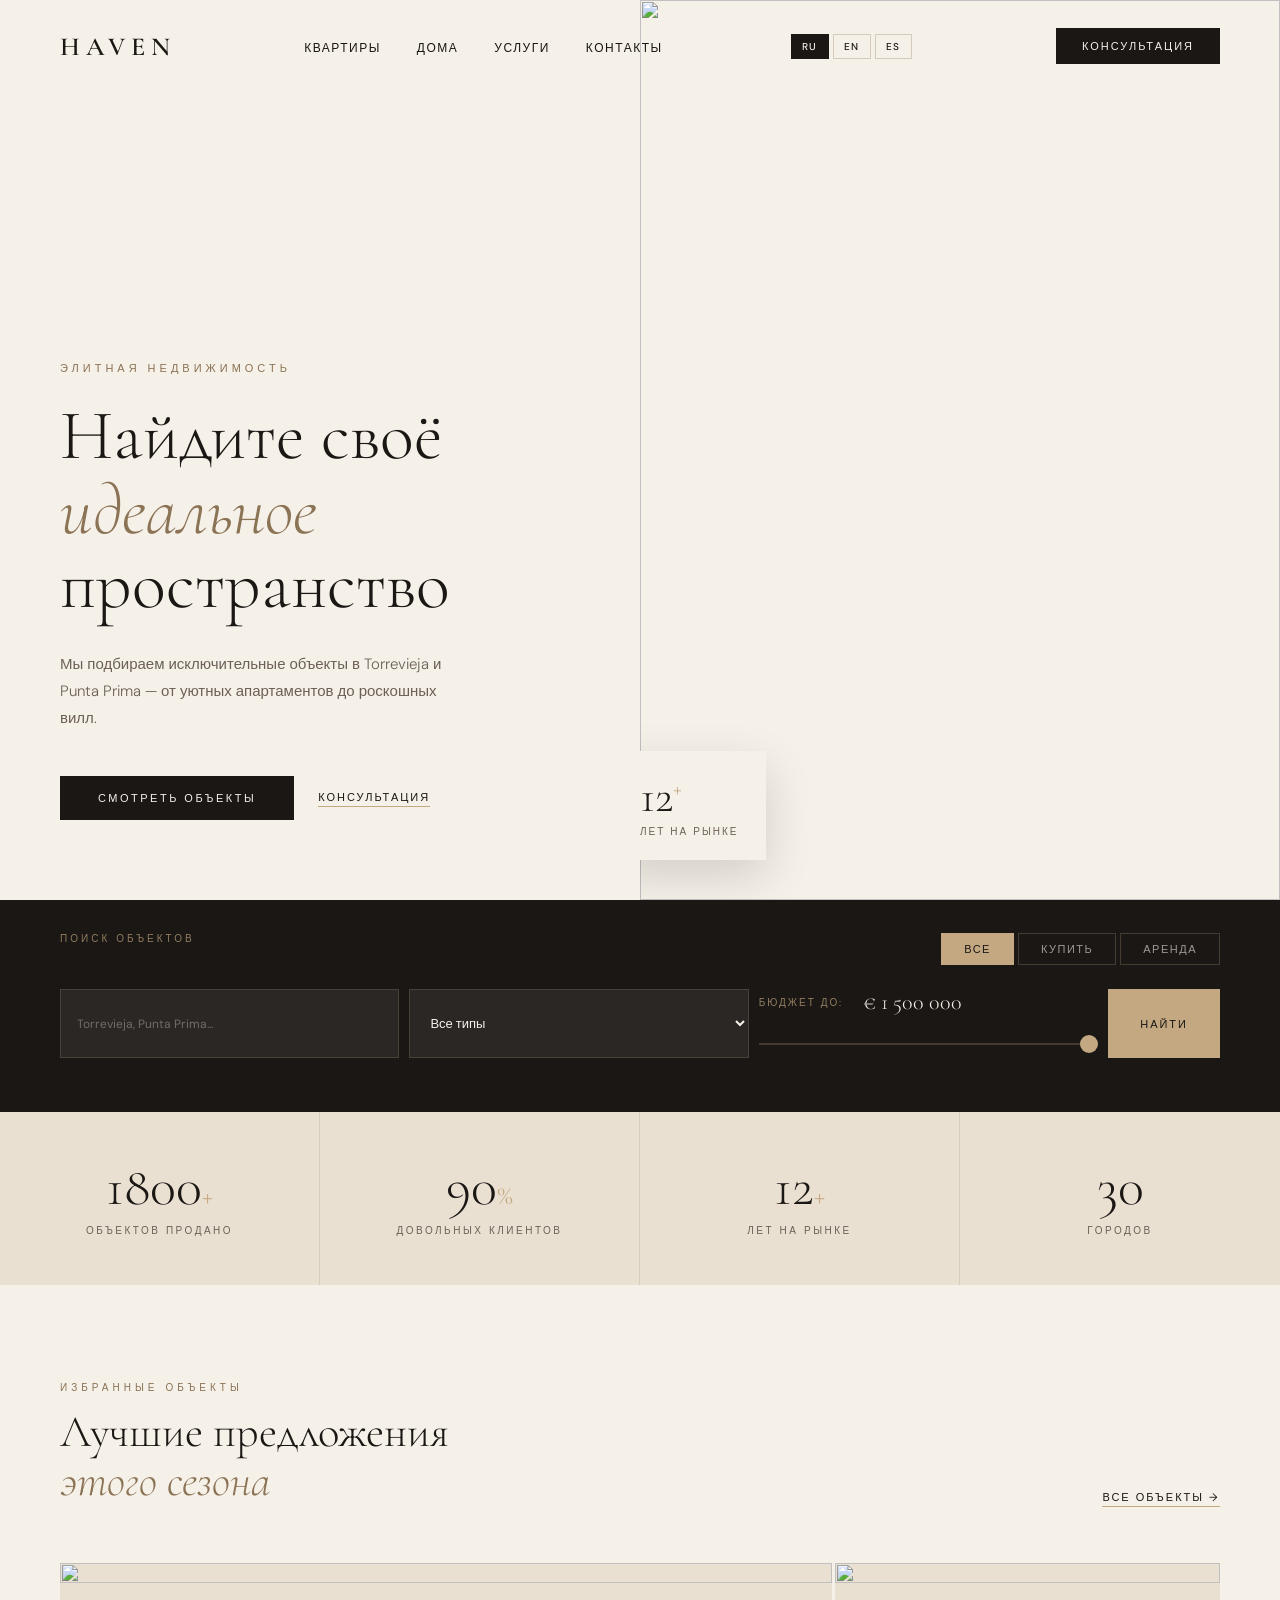
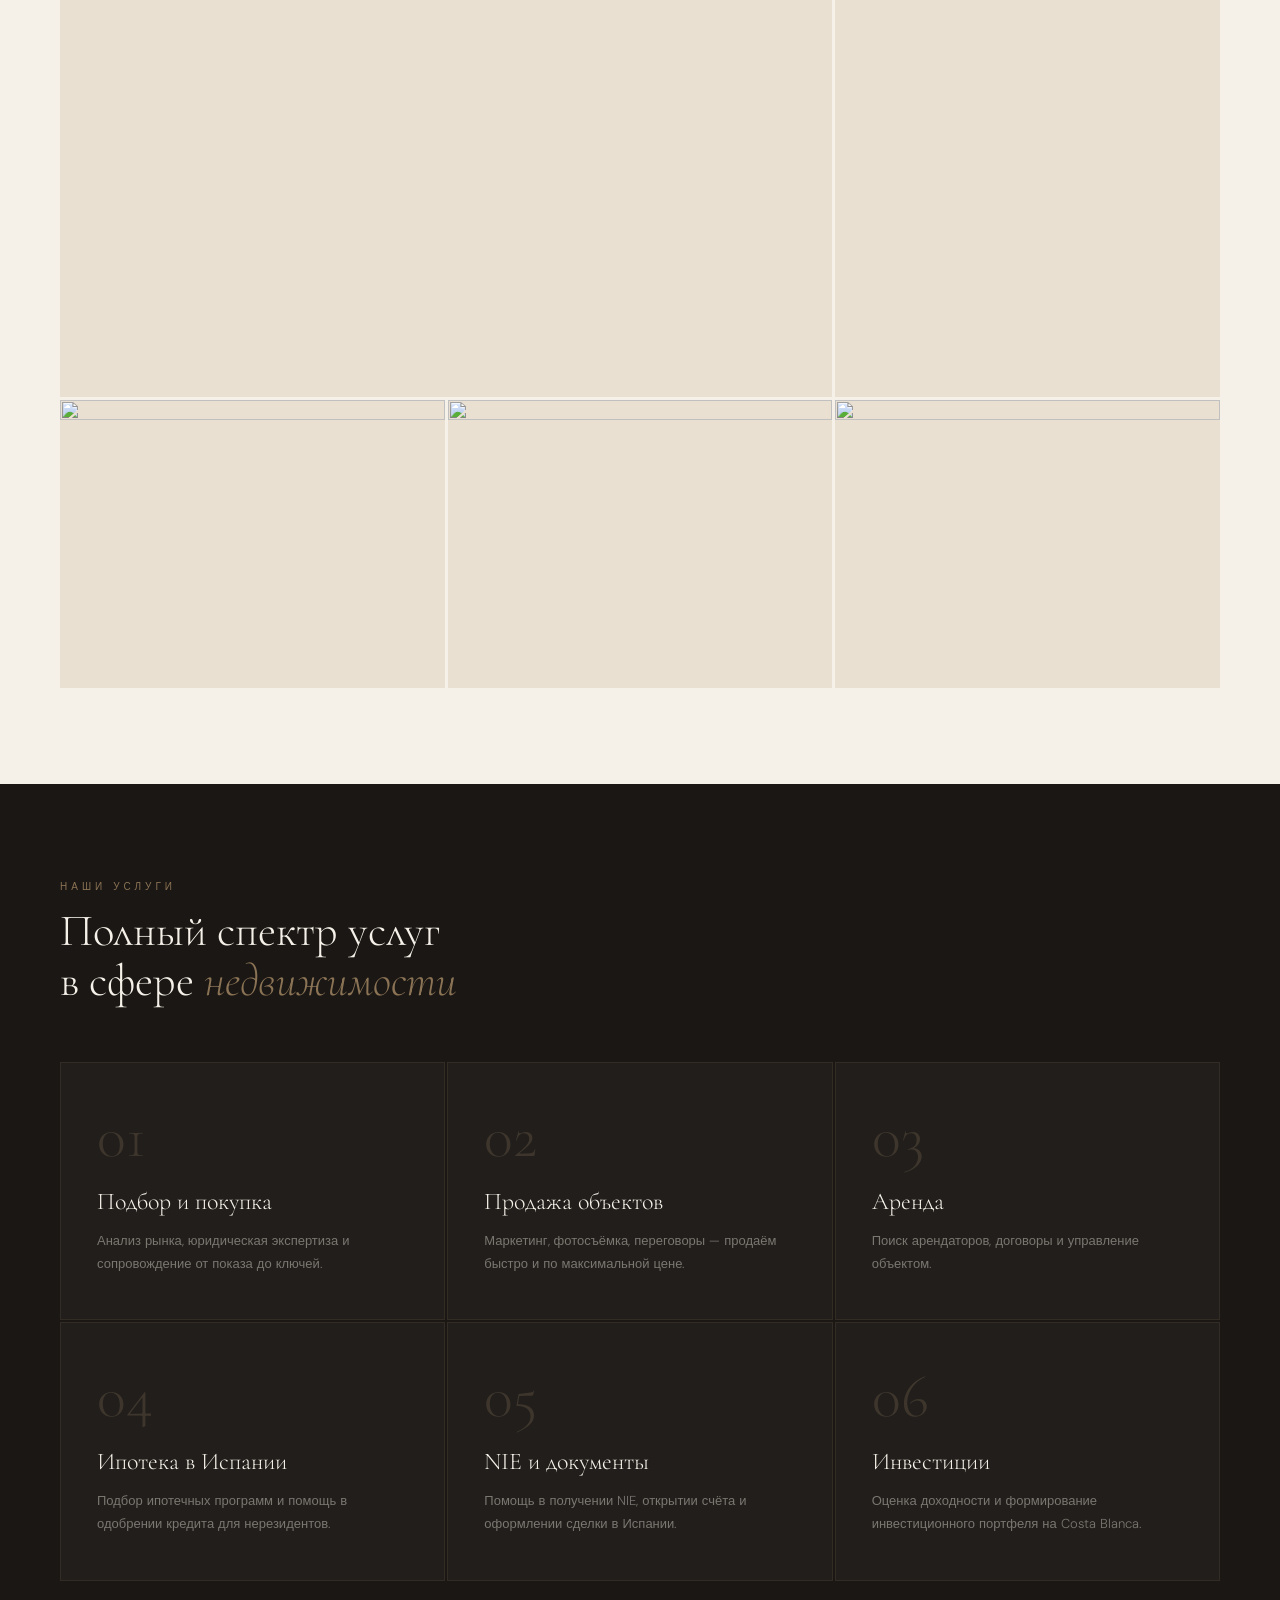
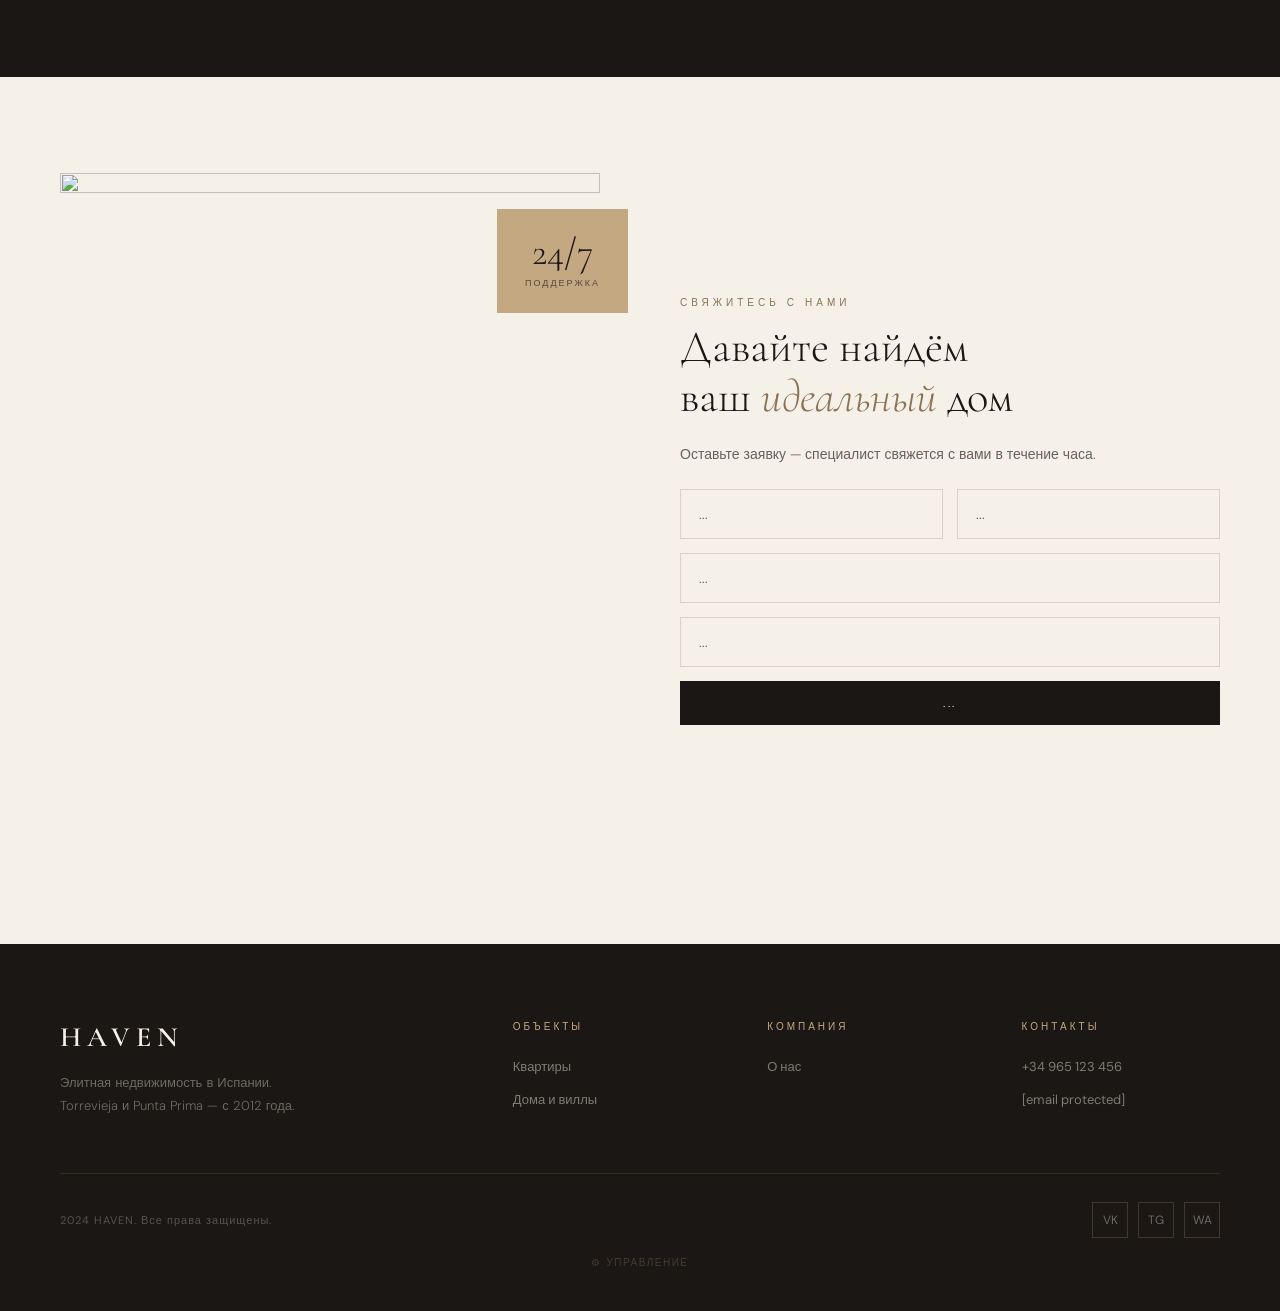
==== commit 2be23e0f: "Add files via upload" ====
--- a/index.html
+++ b/index.html
@@ -90,6 +90,20 @@
 </head>
 <body class="lang-ru">
 
+  <!-- МОБИЛЬНОЕ МЕНЮ -->
+  <div class="mobile-menu" id="mobile-menu">
+    <button class="mob-close" id="mob-close">✕</button>
+    <a href="apartments.html" id="mob-apts">Квартиры</a>
+    <a href="houses.html" id="mob-houses">Дома</a>
+    <a href="#services" id="mob-services" onclick="closeMobMenu()">Услуги</a>
+    <a href="#contact" id="mob-contact" onclick="closeMobMenu()">Контакты</a>
+    <div class="mob-langs">
+      <button class="mob-lang-btn active" data-mob-lang="ru">RU</button>
+      <button class="mob-lang-btn" data-mob-lang="en">EN</button>
+      <button class="mob-lang-btn" data-mob-lang="es">ES</button>
+    </div>
+  </div>
+
   <nav id="nav">
     <a class="logo" href="index.html">HAVEN</a>
     <ul class="nav-links">
@@ -111,6 +125,10 @@
       <button class="lang-btn" data-set-lang="en">EN</button>
       <button class="lang-btn" data-set-lang="es">ES</button>
     </div>
+    <!-- Бургер для мобилки -->
+    <button class="burger" id="burger" aria-label="Меню">
+      <span></span><span></span><span></span>
+    </button>
     <button class="nav-btn" id="nav-consult-btn" data-lang="ru">Консультация</button>
     <button class="nav-btn" id="nav-consult-btn-en" data-lang="en">Consultation</button>
     <button class="nav-btn" id="nav-consult-btn-es" data-lang="es">Consulta</button>
@@ -236,9 +254,7 @@
           <div class="prop-badge" data-lang="ru">Премиум</div><div class="prop-badge" data-lang="en">Premium</div><div class="prop-badge" data-lang="es">Premium</div>
           <div class="prop-name" data-lang="ru">Вилла «Лагуна»</div><div class="prop-name" data-lang="en">Villa Laguna</div><div class="prop-name" data-lang="es">Villa Laguna</div>
           <div class="prop-loc">📍 Torrevieja, Costa Blanca</div>
-          <div class="prop-row"   data-lang="ru"><div class="prop-price">€ 1 290 000</div><div class="prop-meta"><span>5</span><span>380 м²</span></div></div>
-          <div class="prop-row"   data-lang="en"><div class="prop-price">€ 1,290,000</div><div class="prop-meta"><span>5</span><span>380 m²</span></div></div>
-          <div class="prop-row"   data-lang="es"><div class="prop-price">€ 1.290.000</div><div class="prop-meta"><span>5</span><span>380 m²</span></div></div>
+          <div class="prop-row"><div class="prop-price">€ 1 290 000</div><div class="prop-meta"><span>5</span><span>380 м²</span></div></div>
         </div>
       </div>
       <div class="prop-card" data-id="apt-punta-prima">
@@ -247,9 +263,7 @@
           <div class="prop-badge" data-lang="ru">Новостройка</div><div class="prop-badge" data-lang="en">New Build</div><div class="prop-badge" data-lang="es">Obra Nueva</div>
           <div class="prop-name" data-lang="ru">Апарт. «Соль»</div><div class="prop-name" data-lang="en">Sol Apartments</div><div class="prop-name" data-lang="es">Aptos. Sol</div>
           <div class="prop-loc">📍 Punta Prima</div>
-          <div class="prop-row"   data-lang="ru"><div class="prop-price">€ 285 000</div><div class="prop-meta"><span>2</span><span>95 м²</span></div></div>
-          <div class="prop-row"   data-lang="en"><div class="prop-price">€ 285,000</div><div class="prop-meta"><span>2</span><span>95 m²</span></div></div>
-          <div class="prop-row"   data-lang="es"><div class="prop-price">€ 285.000</div><div class="prop-meta"><span>2</span><span>95 m²</span></div></div>
+          <div class="prop-row"><div class="prop-price">€ 285 000</div><div class="prop-meta"><span>2</span><span>95 м²</span></div></div>
         </div>
       </div>
       <div class="prop-card" data-id="villa-punta-prima">
@@ -258,9 +272,7 @@
           <div class="prop-badge" data-lang="ru">Продажа</div><div class="prop-badge" data-lang="en">For Sale</div><div class="prop-badge" data-lang="es">En Venta</div>
           <div class="prop-name" data-lang="ru">Вилла «Мар»</div><div class="prop-name" data-lang="en">Villa Mar</div><div class="prop-name" data-lang="es">Villa Mar</div>
           <div class="prop-loc">📍 Punta Prima</div>
-          <div class="prop-row"   data-lang="ru"><div class="prop-price">€ 780 000</div><div class="prop-meta"><span>4</span><span>280 м²</span></div></div>
-          <div class="prop-row"   data-lang="en"><div class="prop-price">€ 780,000</div><div class="prop-meta"><span>4</span><span>280 m²</span></div></div>
-          <div class="prop-row"   data-lang="es"><div class="prop-price">€ 780.000</div><div class="prop-meta"><span>4</span><span>280 m²</span></div></div>
+          <div class="prop-row"><div class="prop-price">€ 780 000</div><div class="prop-meta"><span>4</span><span>280 м²</span></div></div>
         </div>
       </div>
       <div class="prop-card" data-id="apt-torrevieja-rent">
@@ -269,9 +281,7 @@
           <div class="prop-badge" style="background:var(--warm);color:var(--cream)" data-lang="ru">Аренда</div><div class="prop-badge" style="background:var(--warm);color:var(--cream)" data-lang="en">For Rent</div><div class="prop-badge" style="background:var(--warm);color:var(--cream)" data-lang="es">Alquiler</div>
           <div class="prop-name" data-lang="ru">Апарт. «Фиеста»</div><div class="prop-name" data-lang="en">Fiesta Apts</div><div class="prop-name" data-lang="es">Aptos. Fiesta</div>
           <div class="prop-loc">📍 Torrevieja, Centro</div>
-          <div class="prop-row"   data-lang="ru"><div class="prop-price">€ 1 800/мес</div><div class="prop-meta"><span>3</span><span>110 м²</span></div></div>
-          <div class="prop-row"   data-lang="en"><div class="prop-price">€ 1,800/month</div><div class="prop-meta"><span>3</span><span>110 m²</span></div></div>
-          <div class="prop-row"   data-lang="es"><div class="prop-price">€ 1.800/mes</div><div class="prop-meta"><span>3</span><span>110 m²</span></div></div>
+          <div class="prop-row"><div class="prop-price">€ 1 800/мес</div><div class="prop-meta"><span>3</span><span>110 м²</span></div></div>
         </div>
       </div>
       <div class="prop-card" data-id="apt-torrevieja-2">
@@ -280,9 +290,7 @@
           <div class="prop-badge" data-lang="ru">Инвестиции</div><div class="prop-badge" data-lang="en">Investment</div><div class="prop-badge" data-lang="es">Inversión</div>
           <div class="prop-name" data-lang="ru">Квартира «Бриза»</div><div class="prop-name" data-lang="en">Brisa Apt</div><div class="prop-name" data-lang="es">Apto. Brisa</div>
           <div class="prop-loc">📍 Torrevieja, La Mata</div>
-          <div class="prop-row"   data-lang="ru"><div class="prop-price">€ 165 000</div><div class="prop-meta"><span>2</span><span>72 м²</span></div></div>
-          <div class="prop-row"   data-lang="en"><div class="prop-price">€ 165,000</div><div class="prop-meta"><span>2</span><span>72 m²</span></div></div>
-          <div class="prop-row"   data-lang="es"><div class="prop-price">€ 165.000</div><div class="prop-meta"><span>2</span><span>72 m²</span></div></div>
+          <div class="prop-row"><div class="prop-price">€ 165 000</div><div class="prop-meta"><span>2</span><span>72 м²</span></div></div>
         </div>
       </div>
     </div>
@@ -394,9 +402,9 @@
       <div>
         <div class="f-head" data-lang="ru">Контакты</div><div class="f-head" data-lang="en">Contacts</div><div class="f-head" data-lang="es">Contactos</div>
         <ul class="f-list">
-          <li data-lang="ru"><a href="tel:+34965123456">+34 965 123 456</a></li><li data-lang="ru"><a href="mailto:info@haven.es">info@haven.es</a></li>
-          <li data-lang="en"><a href="tel:+34965123456">+34 965 123 456</a></li><li data-lang="en"><a href="mailto:info@haven.es">info@haven.es</a></li>
-          <li data-lang="es"><a href="tel:+34965123456">+34 965 123 456</a></li><li data-lang="es"><a href="mailto:info@haven.es">info@haven.es</a></li>
+          <li data-lang="ru"><a href="tel:+34965123456">+34 965 123 456</a></li><li data-lang="ru"><a href="/cdn-cgi/l/email-protection#8de4e3ebe2cde5ecfbe8e3a3e8fe"><span class="__cf_email__" data-cfemail="94fdfaf2fbd4fcf5e2f1fabaf1e7">[email&#160;protected]</span></a></li>
+          <li data-lang="en"><a href="tel:+34965123456">+34 965 123 456</a></li><li data-lang="en"><a href="/cdn-cgi/l/email-protection#6f060109002f070e190a01410a1c"><span class="__cf_email__" data-cfemail="01686f676e41696077646f2f6472">[email&#160;protected]</span></a></li>
+          <li data-lang="es"><a href="tel:+34965123456">+34 965 123 456</a></li><li data-lang="es"><a href="/cdn-cgi/l/email-protection#c4adaaa2ab84aca5b2a1aaeaa1b7"><span class="__cf_email__" data-cfemail="71181f171e31191007141f5f1402">[email&#160;protected]</span></a></li>
         </ul>
       </div>
     </div>
@@ -406,9 +414,13 @@
       <div class="f-copy" data-lang="es">2024 HAVEN. Todos los derechos reservados.</div>
       <div class="socials"><a class="soc" href="#">VK</a><a class="soc" href="#">TG</a><a class="soc" href="#">WA</a></div>
     </div>
+    <!-- Кнопка для владельца — незаметная, только для своих -->
+    <div style="text-align:center;padding:12px 0 4px">
+      <a href="admin.html" style="font-size:10px;letter-spacing:1.5px;color:rgba(196,168,130,0.25);text-decoration:none;text-transform:uppercase;transition:color .3s" onmouseover="this.style.color='rgba(196,168,130,0.7)'" onmouseout="this.style.color='rgba(196,168,130,0.25)'">⚙ Управление</a>
+    </div>
   </footer>
 
-  <script src="script.js"></script>
+  <script data-cfasync="false" src="/cdn-cgi/scripts/5c5dd728/cloudflare-static/email-decode.min.js"></script><script src="script.js"></script>
   <script src="haven-data.js"></script>
   <script>
   havenInjectOverlay();
@@ -529,7 +541,7 @@
     btn.addEventListener('click', function(){ document.getElementById('contact').scrollIntoView({behavior:'smooth'}); });
   });
   document.querySelectorAll('[id^="btn-listings-"]').forEach(function(btn){
-    btn.addEventListener('click', function(){ document.getElementById('listings').scrollIntoView({behavior:'smooth'}); });
+    btn.adEventListener('click', function(){ document.getElementById('listings').scrollIntoView({behavior:'smooth'}); });
   });
   document.getElementById('submit-btn').addEventListener('click', function(){
     var btn=this, t=UI[lang];
@@ -537,7 +549,51 @@
     setTimeout(function(){ btn.textContent=t.submitBtn; btn.style.background=''; btn.disabled=false; },4000);
   });
 
-  applyLang('ru');
+  applyLang(localStorage.getItem('haven_lang')||'ru');
+
+  // ── БУРГЕР МЕНЮ ──
+  var burger = document.getElementById('burger');
+  var mobMenu = document.getElementById('mobile-menu');
+
+  function openMobMenu(){ burger.classList.add('open'); mobMenu.classList.add('open'); document.body.style.overflow='hidden'; }
+  function closeMobMenu(){ burger.classList.remove('open'); mobMenu.classList.remove('open'); document.body.style.overflow=''; }
+
+  burger.addEventListener('click', function(){ mobMenu.classList.contains('open') ? closeMobMenu() : openMobMenu(); });
+  document.getElementById('mob-close').addEventListener('click', closeMobMenu);
+
+  // Переключение языка из мобильного меню
+  document.querySelectorAll('[data-mob-lang]').forEach(function(btn){
+    btn.addEventListener('click', function(){
+      var l = btn.getAttribute('data-mob-lang');
+      applyLang(l);
+      document.querySelectorAll('[data-mob-lang]').forEach(function(b){ b.classList.toggle('active', b.getAttribute('data-mob-lang')===l); });
+      closeMobMenu();
+    });
+  });
+
+  // Обновить текст мобильного меню при смене языка
+  var origApplyLang = applyLang;
+  // Синхронизация мобильного меню с языком
+  function updateMobMenu(l){
+    var links = {
+      ru: { apts:'Квартиры', houses:'Дома', services:'Услуги', contact:'Контакты' },
+      en: { apts:'Apartments', houses:'Houses', services:'Services', contact:'Contact' },
+      es: { apts:'Apartamentos', houses:'Casas', services:'Servicios', contact:'Contacto' }
+    };
+    var t = links[l] || links.ru;
+    document.getElementById('mob-apts').textContent    = t.apts;
+    document.getElementById('mob-houses').textContent  = t.houses;
+    document.getElementById('mob-services').textContent= t.services;
+    document.getElementById('mob-contact').textContent = t.contact;
+    document.querySelectorAll('[data-mob-lang]').forEach(function(b){ b.classList.toggle('active', b.getAttribute('data-mob-lang')===l); });
+  }
+
+  // Вызывать updateMobMenu при каждом applyLang
+  var _origApply = window.applyLang || applyLang;
+  document.querySelectorAll('.lang-btn').forEach(function(btn){
+    btn.addEventListener('click', function(){ updateMobMenu(btn.getAttribute('data-set-lang')); });
+  });
+  updateMobMenu(localStorage.getItem('haven_lang')||'ru');
   </script>
 </body>
 </html>
--- a/style.css
+++ b/style.css
@@ -793,3 +793,152 @@
   footer { padding: 56px 24px 28px; }
   .footer-grid { grid-template-columns: 1fr 1fr; gap: 36px; }
 }
+
+/* ========================================
+   МОБИЛЬНОЕ МЕНЮ (бургер)
+   ======================================== */
+
+/* Кнопка-бургер */
+.burger {
+  display: none;
+  flex-direction: column;
+  gap: 5px;
+  cursor: pointer;
+  padding: 4px;
+  background: transparent;
+  border: none;
+  z-index: 200;
+}
+.burger span {
+  display: block;
+  width: 24px;
+  height: 2px;
+  background: var(--dark);
+  transition: all 0.35s;
+  transform-origin: center;
+}
+nav.sticky .burger span { background: var(--dark); }
+.hero .burger span,
+nav:not(.sticky) .burger span { background: var(--cream); }
+
+/* Анимация бургера → крестик */
+.burger.open span:nth-child(1) { transform: translateY(7px) rotate(45deg); }
+.burger.open span:nth-child(2) { opacity: 0; transform: scaleX(0); }
+.burger.open span:nth-child(3) { transform: translateY(-7px) rotate(-45deg); }
+
+/* Мобильная панель меню */
+.mobile-menu {
+  display: none;
+  position: fixed;
+  inset: 0;
+  background: var(--dark);
+  z-index: 150;
+  flex-direction: column;
+  align-items: center;
+  justify-content: center;
+  gap: 0;
+  opacity: 0;
+  transition: opacity 0.3s;
+}
+.mobile-menu.open {
+  display: flex;
+  opacity: 1;
+}
+.mobile-menu a {
+  font-family: 'Cormorant Garamond', Georgia, serif;
+  font-size: 36px;
+  font-weight: 300;
+  color: var(--cream);
+  text-decoration: none;
+  letter-spacing: 2px;
+  padding: 16px 0;
+  opacity: 0.85;
+  transition: opacity 0.3s, color 0.3s;
+  border-bottom: 1px solid rgba(196,168,130,0.1);
+  width: 100%;
+  text-align: center;
+}
+.mobile-menu a:hover { color: var(--accent); opacity: 1; }
+.mobile-menu a:last-child { border-bottom: none; }
+
+/* Переключатель языков в мобильном меню */
+.mobile-menu .mob-langs {
+  display: flex;
+  gap: 10px;
+  margin-top: 36px;
+}
+.mobile-menu .mob-lang-btn {
+  background: transparent;
+  border: 1px solid rgba(196,168,130,0.3);
+  color: rgba(245,240,232,0.6);
+  font-family: 'DM Sans', sans-serif;
+  font-size: 12px;
+  letter-spacing: 2px;
+  padding: 8px 20px;
+  cursor: pointer;
+  transition: all 0.3s;
+}
+.mobile-menu .mob-lang-btn.active {
+  background: var(--accent);
+  color: var(--dark);
+  border-color: var(--accent);
+}
+
+/* Кнопка закрытия меню */
+.mobile-menu .mob-close {
+  position: absolute;
+  top: 24px;
+  right: 24px;
+  background: transparent;
+  border: none;
+  color: rgba(245,240,232,0.5);
+  font-size: 28px;
+  cursor: pointer;
+  line-height: 1;
+  padding: 4px;
+  transition: color 0.3s;
+}
+.mobile-menu .mob-close:hover { color: var(--cream); }
+
+@media (max-width: 960px) {
+  .burger { display: flex; }
+  .nav-links { display: none !important; }
+  .lang-switcher { display: none !important; }
+  .nav-btn { display: none !important; }
+
+  /* Лого меньше на мобилке */
+  .logo { font-size: 20px; letter-spacing: 4px; }
+
+  /* Hero на телефоне */
+  .hero { padding-top: 70px; }
+  .hero-left { padding: 24px 20px 40px; }
+  .hero-title { font-size: clamp(36px, 10vw, 56px); }
+  .hero-desc { font-size: 14px; }
+  .hero-btns { flex-direction: column; gap: 12px; }
+  .btn-dark, .btn-link { width: 100%; text-align: center; padding: 14px; }
+
+  /* Поиск */
+  .search-wrap { padding: 24px 16px 28px; }
+
+  /* Карточки объектов */
+  .prop-card { cursor: pointer; }
+
+  /* Услуги */
+  .serv-card { padding: 28px 24px; }
+
+  /* Контакты */
+  .contact-form { gap: 12px; }
+  .f-input { padding: 14px; font-size: 14px; }
+
+  /* Футер */
+  .footer-grid { grid-template-columns: 1fr; gap: 32px; }
+  .footer-bottom { flex-direction: column; gap: 16px; text-align: center; }
+}
+
+@media (max-width: 480px) {
+  .stats { grid-template-columns: 1fr 1fr; }
+  .stat-n { font-size: 48px; }
+  .serv-grid { grid-template-columns: 1fr; }
+  .section { padding: 48px 16px; }
+  .services-section { padding: 48px 16px; }
+}
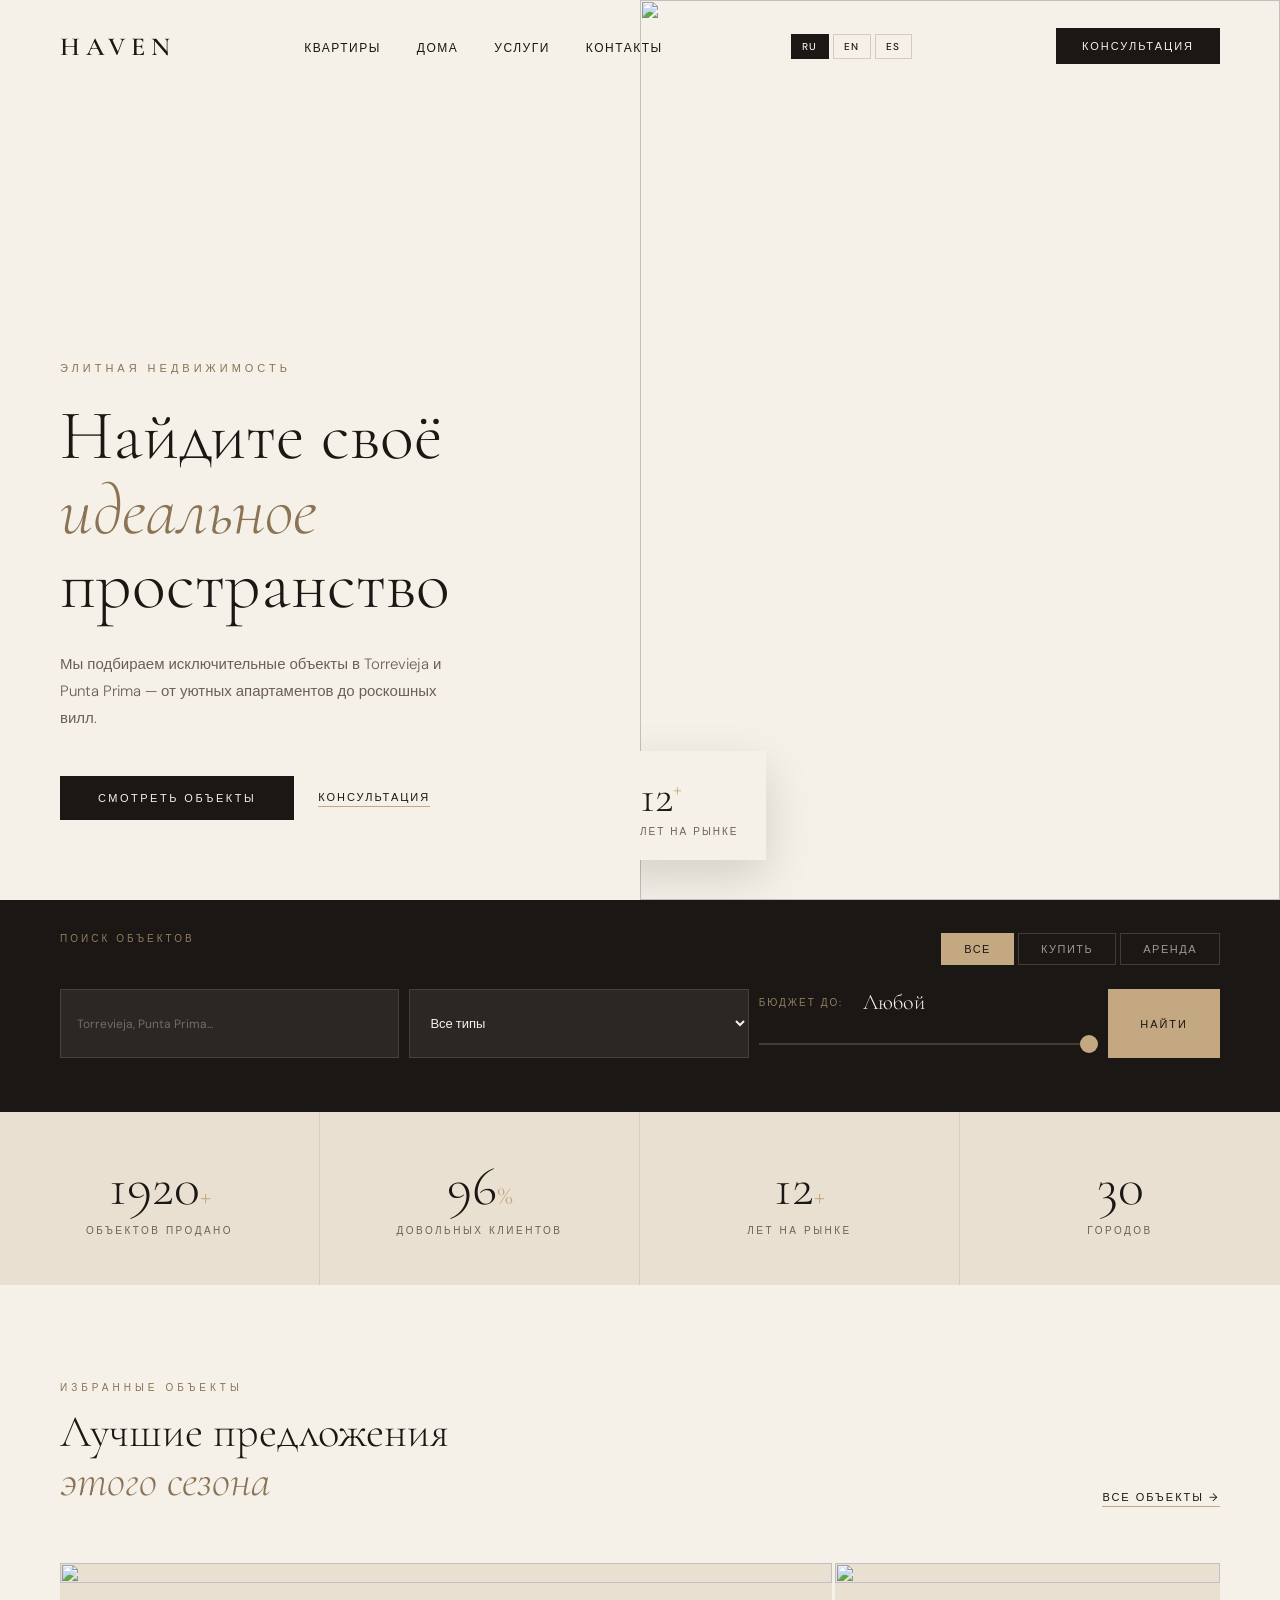
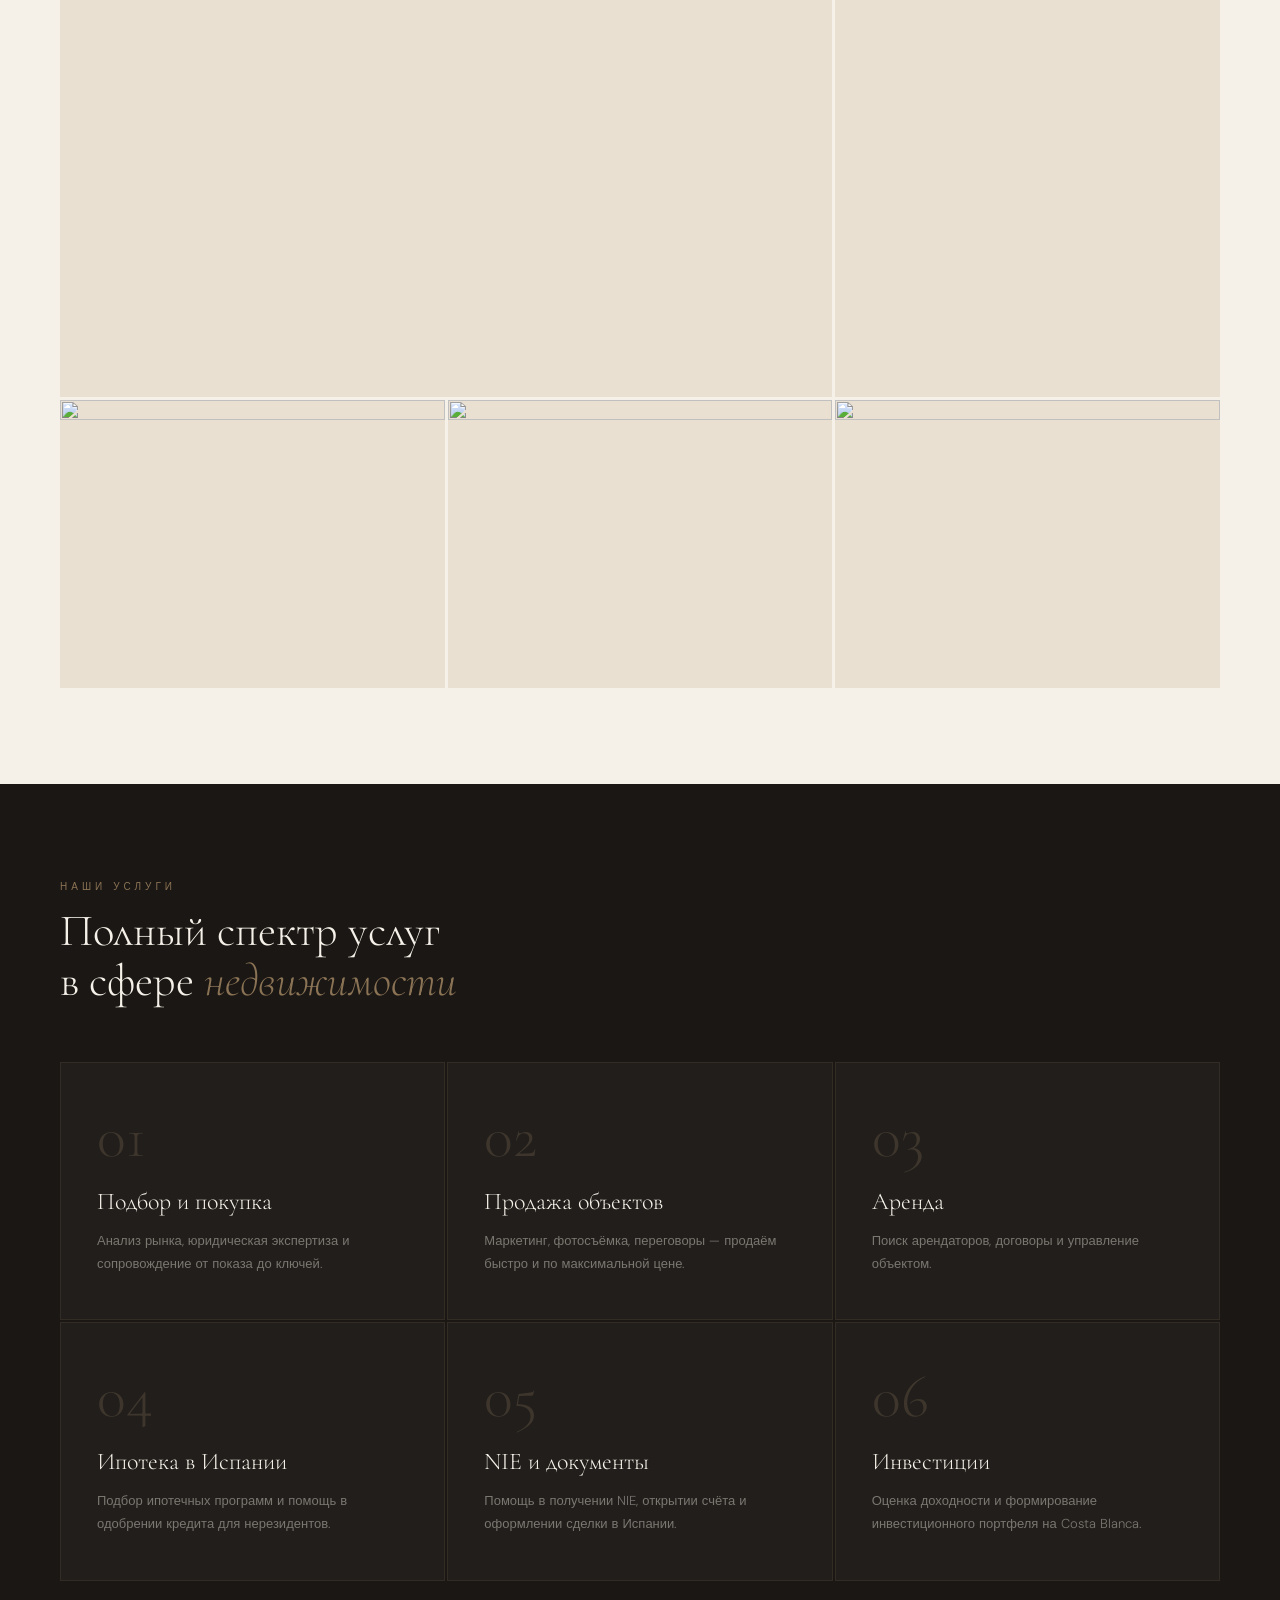
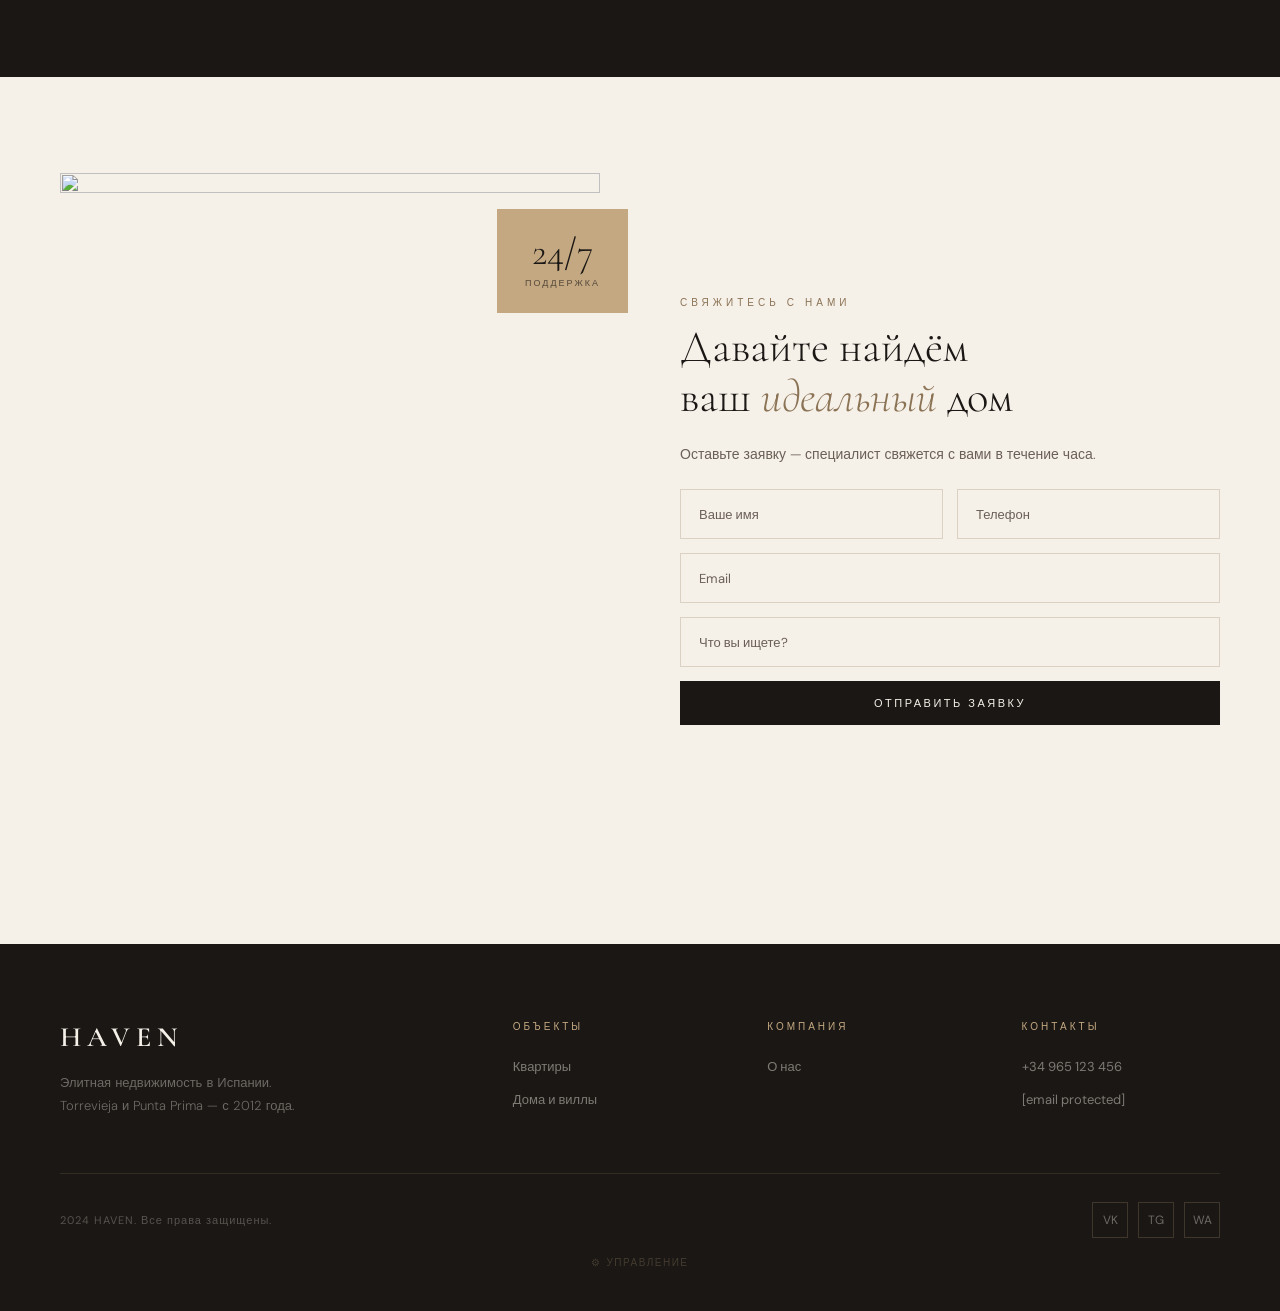
==== commit 417cd661: "Add files via upload" ====
--- a/index.html
+++ b/index.html
@@ -97,6 +97,7 @@
     <a href="houses.html" id="mob-houses">Дома</a>
     <a href="#services" id="mob-services" onclick="closeMobMenu()">Услуги</a>
     <a href="#contact" id="mob-contact" onclick="closeMobMenu()">Контакты</a>
+    <a href="#contact" id="mob-consult" onclick="closeMobMenu()" style="color:var(--accent);font-size:20px;margin-top:8px">Консультация</a>
     <div class="mob-langs">
       <button class="mob-lang-btn active" data-mob-lang="ru">RU</button>
       <button class="mob-lang-btn" data-mob-lang="en">EN</button>
@@ -367,12 +368,12 @@
         <p data-lang="en">Leave a request — a specialist will contact you within an hour.</p>
         <p data-lang="es">Deje una solicitud — un especialista le contactará en una hora.</p>
         <div class="f-row">
-          <input class="f-input" id="inp-name" type="text" placeholder="...">
-          <input class="f-input" id="inp-phone" type="tel" placeholder="...">
-        </div>
-        <input class="f-input" id="inp-email" type="email" placeholder="...">
-        <input class="f-input" id="inp-req" type="text" placeholder="...">
-        <button class="btn-dark" id="submit-btn">...</button>
+          <input class="f-input" id="inp-name" type="text" placeholder="Ваше имя">
+          <input class="f-input" id="inp-phone" type="tel" placeholder="Телефон">
+        </div>
+        <input class="f-input" id="inp-email" type="email" placeholder="Email">
+        <input class="f-input" id="inp-req" type="text" placeholder="Что вы ищете?">
+        <button class="btn-dark" id="submit-btn">Отправить заявку</button>
       </div>
     </div>
   </section>
@@ -541,7 +542,7 @@
     btn.addEventListener('click', function(){ document.getElementById('contact').scrollIntoView({behavior:'smooth'}); });
   });
   document.querySelectorAll('[id^="btn-listings-"]').forEach(function(btn){
-    btn.adEventListener('click', function(){ document.getElementById('listings').scrollIntoView({behavior:'smooth'}); });
+    btn.addEventListener('click', function(){ document.getElementById('listings').scrollIntoView({behavior:'smooth'}); });
   });
   document.getElementById('submit-btn').addEventListener('click', function(){
     var btn=this, t=UI[lang];
@@ -555,10 +556,20 @@
   var burger = document.getElementById('burger');
   var mobMenu = document.getElementById('mobile-menu');
 
-  function openMobMenu(){ burger.classList.add('open'); mobMenu.classList.add('open'); document.body.style.overflow='hidden'; }
-  function closeMobMenu(){ burger.classList.remove('open'); mobMenu.classList.remove('open'); document.body.style.overflow=''; }
-
-  burger.addEventListener('click', function(){ mobMenu.classList.contains('open') ? closeMobMenu() : openMobMenu(); });
+  function openMobMenu(){
+    burger.classList.add('open');
+    mobMenu.classList.add('open');
+    document.body.style.overflow = 'hidden';
+  }
+  function closeMobMenu(){
+    burger.classList.remove('open');
+    mobMenu.classList.remove('open');
+    document.body.style.overflow = '';
+  }
+
+  burger.addEventListener('click', function(){
+    mobMenu.classList.contains('open') ? closeMobMenu() : openMobMenu();
+  });
   document.getElementById('mob-close').addEventListener('click', closeMobMenu);
 
   // Переключение языка из мобильного меню
@@ -566,14 +577,14 @@
     btn.addEventListener('click', function(){
       var l = btn.getAttribute('data-mob-lang');
       applyLang(l);
-      document.querySelectorAll('[data-mob-lang]').forEach(function(b){ b.classList.toggle('active', b.getAttribute('data-mob-lang')===l); });
+      document.querySelectorAll('[data-mob-lang]').forEach(function(b){
+        b.classList.toggle('active', b.getAttribute('data-mob-lang') === l);
+      });
       closeMobMenu();
     });
   });
 
-  // Обновить текст мобильного меню при смене языка
-  var origApplyLang = applyLang;
-  // Синхронизация мобильного меню с языком
+  // Обновить ссылки в мобильном меню при смене языка
   function updateMobMenu(l){
     var links = {
       ru: { apts:'Квартиры', houses:'Дома', services:'Услуги', contact:'Контакты' },
@@ -581,19 +592,27 @@
       es: { apts:'Apartamentos', houses:'Casas', services:'Servicios', contact:'Contacto' }
     };
     var t = links[l] || links.ru;
-    document.getElementById('mob-apts').textContent    = t.apts;
-    document.getElementById('mob-houses').textContent  = t.houses;
-    document.getElementById('mob-services').textContent= t.services;
-    document.getElementById('mob-contact').textContent = t.contact;
-    document.querySelectorAll('[data-mob-lang]').forEach(function(b){ b.classList.toggle('active', b.getAttribute('data-mob-lang')===l); });
+    document.getElementById('mob-apts').textContent     = t.apts;
+    document.getElementById('mob-houses').textContent   = t.houses;
+    document.getElementById('mob-services').textContent = t.services;
+    document.getElementById('mob-contact').textContent  = t.contact;
+    document.querySelectorAll('[data-mob-lang]').forEach(function(b){
+      b.classList.toggle('active', b.getAttribute('data-mob-lang') === l);
+    });
   }
 
-  // Вызывать updateMobMenu при каждом applyLang
-  var _origApply = window.applyLang || applyLang;
   document.querySelectorAll('.lang-btn').forEach(function(btn){
     btn.addEventListener('click', function(){ updateMobMenu(btn.getAttribute('data-set-lang')); });
   });
-  updateMobMenu(localStorage.getItem('haven_lang')||'ru');
+  updateMobMenu(localStorage.getItem('haven_lang') || 'ru');
+
+  // Консультация — кнопки навигации
+  document.querySelectorAll('[id^="nav-consult-btn"]').forEach(function(btn){
+    btn.addEventListener('click', function(){
+      document.getElementById('contact').scrollIntoView({behavior:'smooth'});
+      closeMobMenu();
+    });
+  });
   </script>
 </body>
 </html>
--- a/style.css
+++ b/style.css
@@ -804,22 +804,23 @@
   flex-direction: column;
   gap: 5px;
   cursor: pointer;
-  padding: 4px;
+  padding: 6px;
   background: transparent;
   border: none;
   z-index: 200;
+  margin-left: 8px;
 }
 .burger span {
   display: block;
-  width: 24px;
+  width: 26px;
   height: 2px;
   background: var(--dark);
   transition: all 0.35s;
   transform-origin: center;
 }
+/* На прозрачной навигации поверх hero — белый бургер */
+nav:not(.sticky) .burger span { background: var(--dark); }
 nav.sticky .burger span { background: var(--dark); }
-.hero .burger span,
-nav:not(.sticky) .burger span { background: var(--cream); }
 
 /* Анимация бургера → крестик */
 .burger.open span:nth-child(1) { transform: translateY(7px) rotate(45deg); }
